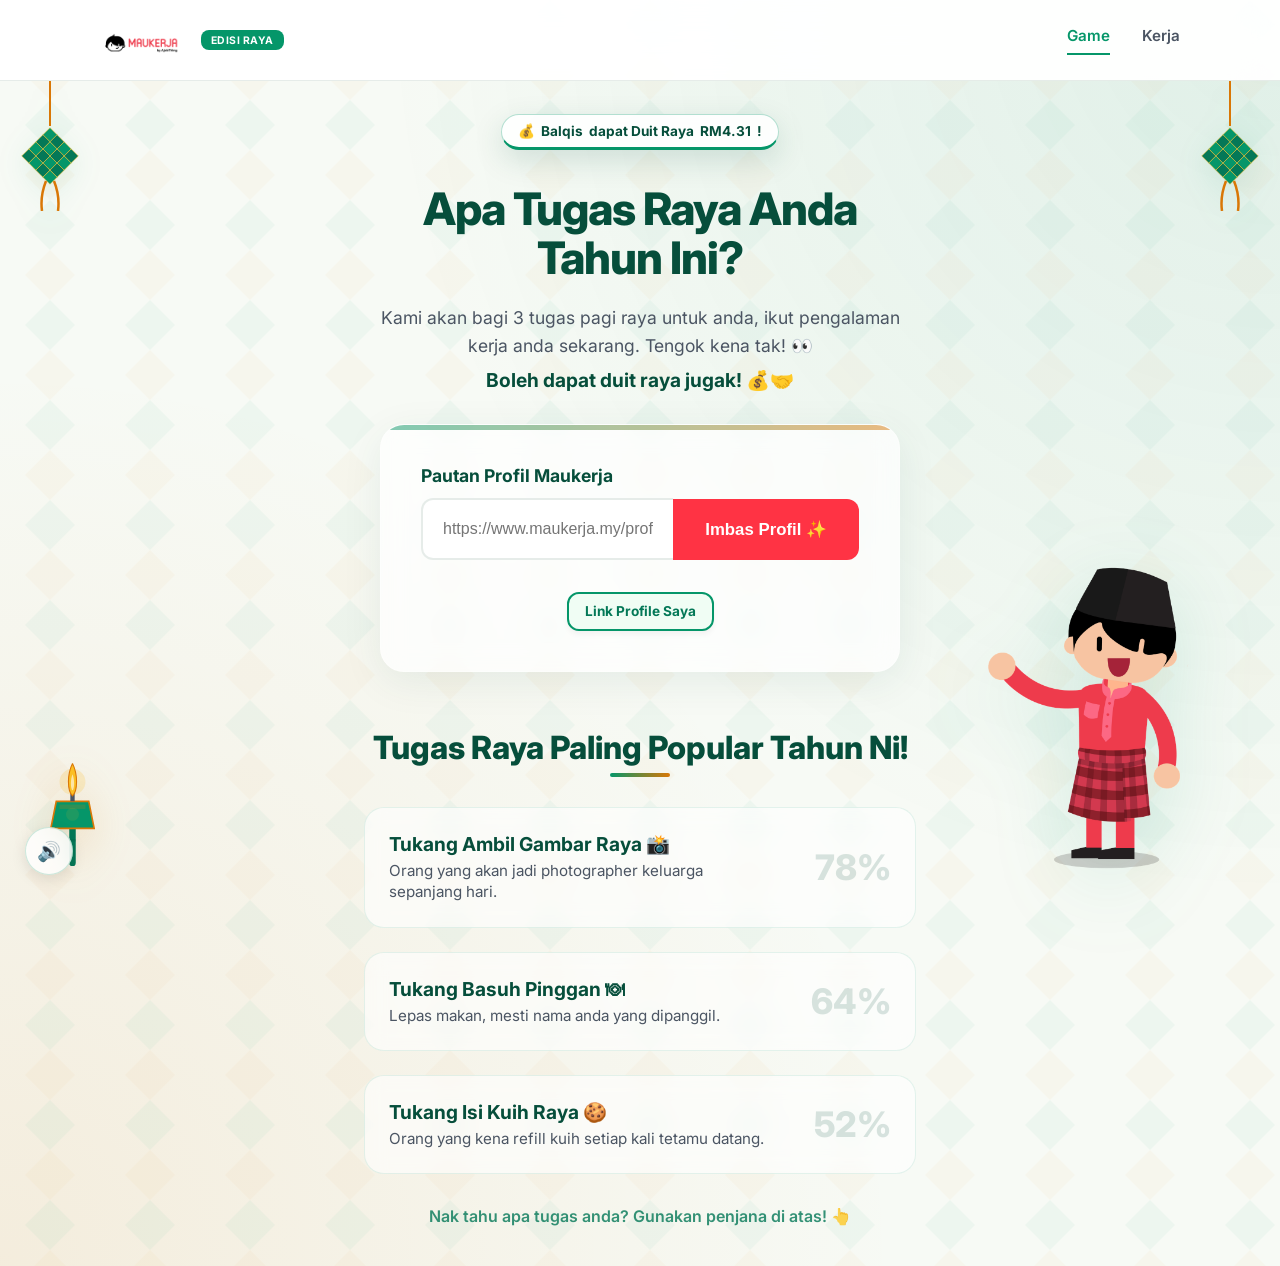
==== index.html @ 038dbb22 "Add files via upload" ====
<!DOCTYPE html>
<html lang="ms">
<head>
    <meta charset="UTF-8">
    <meta name="viewport" content="width=device-width, initial-scale=1.0">
    <title>Maukerja Raya - Game Peranan AI</title>
    <link rel="stylesheet" href="style.css">
    <link href="https://fonts.googleapis.com/css2?family=Inter:wght@400;500;600;700;800&display=swap" rel="stylesheet">
</head>
<body>
    <!-- Header -->
    <header class="header">
        <div class="logo">
            <img src="assets/MK Logo Panjang.png" alt="Maukerja Logo" class="brand-logo">
            <span class="badge">Edisi Raya</span>
        </div>
        <nav class="nav">
            <a href="#" class="nav-link active">Game</a>
            <a href="https://www.maukerja.my" class="nav-link">Kerja</a>
        </nav>

    </header>

    <!-- Festive Ketupat Ornaments (Hanging from Nav) -->
    <div class="Raya-ornaments">
        <!-- Corner Decorations (Detailed Woven SVG Ketupats) -->
        <div class="corner-decor corner-top-left">
            <svg width="80" height="130" viewBox="0 0 60 130" xmlns="http://www.w3.org/2000/svg">
                <path d="M30 0 L30 45" stroke="#d97706" stroke-width="2" fill="none" />
                <g transform="translate(30, 75) rotate(45)">
                    <rect x="-20" y="-20" width="10" height="10" fill="#059669" stroke="#fbbf24" stroke-width="0.5" />
                    <rect x="-10" y="-20" width="10" height="10" fill="#047857" stroke="#fbbf24" stroke-width="0.5" />
                    <rect x="0" y="-20" width="10" height="10" fill="#059669" stroke="#fbbf24" stroke-width="0.5" />
                    <rect x="10" y="-20" width="10" height="10" fill="#047857" stroke="#fbbf24" stroke-width="0.5" />
                    <rect x="-20" y="-10" width="10" height="10" fill="#047857" stroke="#fbbf24" stroke-width="0.5" />
                    <rect x="-10" y="-10" width="10" height="10" fill="#059669" stroke="#fbbf24" stroke-width="0.5" />
                    <rect x="0" y="-10" width="10" height="10" fill="#047857" stroke="#fbbf24" stroke-width="0.5" />
                    <rect x="10" y="-10" width="10" height="10" fill="#059669" stroke="#fbbf24" stroke-width="0.5" />
                    <rect x="-20" y="0" width="10" height="10" fill="#059669" stroke="#fbbf24" stroke-width="0.5" />
                    <rect x="-10" y="0" width="10" height="10" fill="#047857" stroke="#fbbf24" stroke-width="0.5" />
                    <rect x="0" y="0" width="10" height="10" fill="#059669" stroke="#fbbf24" stroke-width="0.5" />
                    <rect x="10" y="0" width="10" height="10" fill="#047857" stroke="#fbbf24" stroke-width="0.5" />
                    <rect x="-20" y="10" width="10" height="10" fill="#047857" stroke="#fbbf24" stroke-width="0.5" />
                    <rect x="-10" y="10" width="10" height="10" fill="#059669" stroke="#fbbf24" stroke-width="0.5" />
                    <rect x="0" y="10" width="10" height="10" fill="#047857" stroke="#fbbf24" stroke-width="0.5" />
                    <rect x="10" y="10" width="10" height="10" fill="#059669" stroke="#fbbf24" stroke-width="0.5" />
                </g>
                <path d="M26 100 Q20 115 22 130" stroke="#d97706" stroke-width="2.5" fill="none" />
                <path d="M34 100 Q40 115 38 130" stroke="#d97706" stroke-width="2.5" fill="none" />
            </svg>
        </div>
        <div class="corner-decor corner-top-right">
            <svg width="80" height="130" viewBox="0 0 60 130" xmlns="http://www.w3.org/2000/svg">
                <path d="M30 0 L30 45" stroke="#d97706" stroke-width="2" fill="none" />
                <g transform="translate(30, 75) rotate(45)">
                    <rect x="-20" y="-20" width="10" height="10" fill="#059669" stroke="#fbbf24" stroke-width="0.5" />
                    <rect x="-10" y="-20" width="10" height="10" fill="#047857" stroke="#fbbf24" stroke-width="0.5" />
                    <rect x="0" y="-20" width="10" height="10" fill="#059669" stroke="#fbbf24" stroke-width="0.5" />
                    <rect x="10" y="-20" width="10" height="10" fill="#047857" stroke="#fbbf24" stroke-width="0.5" />
                    <rect x="-20" y="-10" width="10" height="10" fill="#047857" stroke="#fbbf24" stroke-width="0.5" />
                    <rect x="-10" y="-10" width="10" height="10" fill="#059669" stroke="#fbbf24" stroke-width="0.5" />
                    <rect x="0" y="-10" width="10" height="10" fill="#047857" stroke="#fbbf24" stroke-width="0.5" />
                    <rect x="10" y="-10" width="10" height="10" fill="#059669" stroke="#fbbf24" stroke-width="0.5" />
                    <rect x="-20" y="0" width="10" height="10" fill="#059669" stroke="#fbbf24" stroke-width="0.5" />
                    <rect x="-10" y="0" width="10" height="10" fill="#047857" stroke="#fbbf24" stroke-width="0.5" />
                    <rect x="0" y="0" width="10" height="10" fill="#059669" stroke="#fbbf24" stroke-width="0.5" />
                    <rect x="10" y="0" width="10" height="10" fill="#047857" stroke="#fbbf24" stroke-width="0.5" />
                    <rect x="-20" y="10" width="10" height="10" fill="#047857" stroke="#fbbf24" stroke-width="0.5" />
                    <rect x="-10" y="10" width="10" height="10" fill="#059669" stroke="#fbbf24" stroke-width="0.5" />
                    <rect x="0" y="10" width="10" height="10" fill="#047857" stroke="#fbbf24" stroke-width="0.5" />
                    <rect x="10" y="10" width="10" height="10" fill="#059669" stroke="#fbbf24" stroke-width="0.5" />
                </g>
                <path d="M26 100 Q20 115 22 130" stroke="#d97706" stroke-width="2.5" fill="none" />
                <path d="M34 100 Q40 115 38 130" stroke="#d97706" stroke-width="2.5" fill="none" />
            </svg>
        </div>
    </div>

    <!-- Main Content -->
    <main class="main-container">
        
        <!-- Landing State (Initial View) -->
        <div id="landing-state">
            <!-- Welcome Section -->
            <section class="hero-wrapper">
            <div class="hero-sparkle-wrapper">
                <div class="hero-section text-center">
                    <h1 class="hero-title">Apa Tugas Raya Anda Tahun Ini?</h1>
            <p class="hero-subtitle">Kami akan bagi 3 tugas pagi raya untuk anda, ikut pengalaman kerja anda sekarang. <span style="white-space: nowrap;">Tengok kena tak! 👀</span></p>
            <p class="hero-promo">Boleh dapat duit raya jugak! 💰🤝</p>
                    
                    <!-- Generation Card - Now directly below text -->
                    <div class="card generation-card">
                        <div class="input-row">
                            <div class="input-group">
                                <label for="profile-url" class="input-label">Pautan Profil Maukerja</label>
                                <input type="url" id="profile-url" class="input-field" placeholder="https://www.maukerja.my/profile/nadia123" required>
                            </div>
                            <button type="button" id="scan-btn" class="btn btn-primary">
                                <span class="btn-text">Imbas Profil ✨</span>
                            </button>
                        </div>

                        <div class="secondary-actions">
                            <a href="https://www.maukerja.my/settings" target="_blank" class="btn btn-secondary">
                                Link Profile Saya
                            </a>
                        </div>
                    </div>
                </div>
            </div>

            <!-- Mascot Container - Now for side positioning -->
            <div class="mascot-side-container">
                <img src="assets/Naim Bye.png" alt="Naim Mascot Waving" class="hero-mascot">
            </div>
        </section>
        
        <!-- Popular Tasks Section -->
        <div class="popular-tasks-section">
            <h2 class="section-title">Tugas Raya Paling Popular Tahun Ni!</h2>
            <div class="popular-tasks-grid">
                <!-- Task 1: Photographer -->
                <div class="popular-task-card">
                    <div class="task-content">
                        <h3 class="task-name">Tukang Ambil Gambar Raya 📸</h3>
                        <p class="task-desc">Orang yang akan jadi photographer keluarga sepanjang hari.</p>
                    </div>
                    <div class="task-percentage">78%</div>
                </div>

                <!-- Task 2: Dishwasher -->
                <div class="popular-task-card">
                    <div class="task-content">
                        <h3 class="task-name">Tukang Basuh Pinggan 🍽</h3>
                        <p class="task-desc">Lepas makan, mesti nama anda yang dipanggil.</p>
                    </div>
                    <div class="task-percentage">64%</div>
                </div>

                <!-- Task 3: Kuih Refiller -->
                <div class="popular-task-card">
                    <div class="task-content">
                        <h3 class="task-name">Tukang Isi Kuih Raya 🍪</h3>
                        <p class="task-desc">Orang yang kena refill kuih setiap kali tetamu datang.</p>
                    </div>
                    <div class="task-percentage">52%</div>
                </div>
            </div>
            
            <p class="popular-tasks-footer">Nak tahu apa tugas anda? Gunakan penjana di atas! 👆</p>
        </div>
        </div>

        <!-- Loading State -->
        <section id="loading-state" class="state-container hidden">
            <div class="loader">
                <img src="assets/MK Logo Bulat.png" alt="Loading..." class="spinner-logo">
            </div>
            <h3 class="loading-text">AI kami sedang mengimbas profil anda... <br> <span class="loading-subtext">Mencari tanggungjawab Raya yang paling sesuai untuk anda</span></h3>
        </section>

        </section>
    </main>



    <!-- Pelita Decoration (Bottom Left) -->
    <div class="pelita-side-decor">
        <svg viewBox="0 0 60 100" class="pelita-svg" xmlns="http://www.w3.org/2000/svg">
            <!-- Bamboo Stand -->
            <rect x="27" y="40" width="6" height="60" rx="3" fill="#047857" />
            <rect x="27" y="55" width="6" height="2" fill="#065f46" opacity="0.3" />
            <rect x="27" y="75" width="6" height="2" fill="#065f46" opacity="0.3" />
            
            <!-- Pelita Body -->
            <path d="M15 40 L45 40 L50 65 L10 65 Z" fill="#059669" stroke="#d97706" stroke-width="1.5" />
            <rect x="18" y="43" width="24" height="4" fill="#d97706" opacity="0.2" />
            <circle cx="30" cy="52" r="6" fill="#fbbf24" opacity="0.1" />
            
            <!-- Wick & Flame Holder -->
            <rect x="28" y="32" width="4" height="8" fill="#4b5563" />
            
            <!-- Flame & Glow -->
            <g class="pelita-flame">
                <!-- Large Glow -->
                <circle cx="30" cy="22" r="12" fill="#fbbf24" opacity="0.2" />
                <!-- Flame Core -->
                <path d="M30 5 C35 15 35 30 30 35 C25 30 25 15 30 5" fill="#fbbf24" stroke="#d97706" stroke-width="1" />
                <path d="M30 15 C32 20 32 28 30 30 C28 28 28 20 30 15" fill="#ffffff" opacity="0.6" />
            </g>
        </svg>
    </div>

    <!-- Background Music -->
    <audio id="bg-music" loop>
        <source src="Raya Bgs.mp3" type="audio/mpeg">
    </audio>

    <!-- Mute Toggle Button -->
    <button id="mute-toggle" class="mute-btn" aria-label="Toggle Mute">
        <span class="mute-icon">🔊</span>
    </button>

    <script src="script.js"></script>
</body>
</html>
---- style.css ----
:root {
    --bg-light: #f7faf5; /* Light pale cream-green */
    --bg-card: #ffffff;
    --border-color: rgba(11, 74, 43, 0.1);
    --text-primary: #064e3b; /* Deep green */
    --text-secondary: #4b5563; /* Slate grey */
    --primary-red: #ff3344;
    --primary-red-hover: #e62030;
    --raya-green: #059669;
    --raya-green-dark: #047857;
    --raya-gold: #d97706;
}

* {
    box-sizing: border-box;
    margin: 0;
    padding: 0;
}

html, body {
    height: auto !important;
    min-height: 0 !important;
    margin: 0;
    padding: 0;
    background-color: var(--bg-light);
}

body {
    font-family: 'Inter', sans-serif;
    color: var(--text-primary);
    overflow-x: hidden;
    position: relative;
    background-image: radial-gradient(circle at top right, rgba(5, 150, 105, 0.1) 0%, transparent 50%),
                      radial-gradient(circle at bottom left, rgba(217, 119, 6, 0.1) 0%, transparent 50%);
}

/* Islamic Pattern Overlay - Light (Fixed Visibility) */
body::before {
    content: '';
    position: absolute;
    top: 0; left: 0; width: 100%; height: 100%;
    background-image: url("data:image/svg+xml,%3Csvg width='100' height='100' viewBox='0 0 100 100' xmlns='http://www.w3.org/2000/svg'%3E%3Cpath d='M50 0l25 25-25 25L25 25z' fill='%23059669' fill-opacity='0.04'/%3E%3Cpath d='M50 50l25 25-25 25-25-25z' fill='%23d97706' fill-opacity='0.03'/%3E%3C/svg%3E");
    background-size: 100px 100px;
    pointer-events: none;
    z-index: 0;
}

/* Background Ornaments */
.Raya-ornaments {
    position: fixed;
    top: 81px; /* EXACTLY HANG FROM DESKTOP NAVBAR BOTTOM */
    left: 0; 
    width: 100%;
    pointer-events: none;
    z-index: 2005; 
}

.star {
    position: absolute;
    font-size: 1.5rem;
    opacity: 0.6; /* Increased opacity */
    filter: drop-shadow(0 0 5px rgba(251, 191, 36, 0.2));
    animation: floatFade 8s ease-in-out infinite alternate;
    pointer-events: none;
    z-index: 1;
}

.star-1 { top: 15%; left: 5%; animation-delay: 0s; font-size: 2rem; }
.star-2 { top: 12%; right: 5%; animation-delay: 1.5s; font-size: 2.2rem; }
.star-3 { bottom: 20%; left: 8%; animation-delay: 3s; color: var(--raya-gold); }
.star-4 { bottom: 25%; right: 6%; animation-delay: 0.8s; font-size: 1.5rem; }
.star-6 { top: 35%; right: 3%; opacity: 0.2; font-size: 2rem; animation-delay: 4s; }
.star-7 { bottom: 10%; left: 50%; transform: translateX(-50%); opacity: 0.15; font-size: 3rem; }

@keyframes floatFade {
    0% { transform: translateY(0px) rotate(0deg); opacity: 0.2; }
    50% { opacity: 0.5; }
    100% { transform: translateY(-20px) rotate(15deg); opacity: 0.3; }
}

@keyframes float {
    0% { transform: translateY(0px) rotate(0deg); }
    100% { transform: translateY(-30px) rotate(10deg); }
}

@keyframes breathe {
    0%, 100% { transform: scale(1); }
    50% { transform: scale(1.15); }
}

/* Header - Optimized Horizontal Layout */
.header {
    display: flex;
    flex-direction: row;
    justify-content: space-between;
    align-items: center;
    padding: 1rem 100px; /* INCREASED PADDING TO CENTER CONTENT & CLEAR ORNAMENTS */
    background: rgba(255, 255, 255, 0.95);
    backdrop-filter: blur(20px);
    border-bottom: 1px solid var(--border-color);
    position: sticky;
    top: 0;
    z-index: 100;
    overflow: visible !important;
}

.logo {
    display: flex;
    flex-direction: row;
    align-items: center;
    gap: 1rem;
}

.brand-logo {
    height: 48px;
    width: auto;
}

.badge {
    background: var(--raya-green);
    color: white;
    font-size: 0.65rem;
    font-weight: 700;
    padding: 0.2rem 0.6rem;
    border-radius: 8px;
    text-transform: uppercase;
    letter-spacing: 0.5px;
}

.nav {
    display: flex;
    gap: 2rem;
}

.nav-link {
    color: var(--text-secondary);
    text-decoration: none;
    font-weight: 600;
    font-size: 0.95rem;
    transition: all 0.3s;
}

.nav-link:hover, .nav-link.active {
    color: var(--raya-green);
}

.nav-link.active {
    border-bottom: 2.5px solid var(--raya-green);
    padding-bottom: 0.5rem;
}

/* Main Content Wrapper - Single Column */
.main-container {
    max-width: 600px;
    margin: 12rem auto 0 auto; /* CLEAR HANGING ORNAMENTS */
    padding: 0 1.5rem 2.5rem 1.5rem;
    position: relative;
    z-index: 10;
}

.text-center { text-align: center; }

.hero-section {
    margin-bottom: 3.5rem;
}

.hero-title {
    font-size: 2.8rem;
    font-weight: 800;
    margin-bottom: 1.25rem;
    letter-spacing: -1px;
    line-height: 1.1;
    color: var(--text-primary);
    position: relative;
    display: inline-block;
    z-index: 2;
    animation: breathe 4s ease-in-out infinite;
}

/* Sparkle Field Wrapper */
.hero-sparkle-wrapper {
    position: relative;
    padding: 1rem;
    z-index: 1;
}

.hero-sparkle-wrapper::before, .hero-sparkle-wrapper::after {
    content: '';
    position: absolute;
    top: -20px; left: -20px; right: -20px; bottom: -20px;
    background-image: 
        radial-gradient(circle, #fbbf24 1px, transparent 1px),
        radial-gradient(circle, #059669 1px, transparent 1px);
    background-size: 40px 40px, 60px 60px;
    background-position: 0 0, 20px 20px;
    opacity: 0;
    pointer-events: none;
    animation: sparklePulse 6s ease-in-out infinite;
    z-index: -1;
}

.hero-sparkle-wrapper::after {
    background-size: 50px 50px, 70px 70px;
    background-position: 15px 15px, 35px 35px;
    animation-delay: 3s;
}

@keyframes sparklePulse {
    0%, 100% { opacity: 0; transform: scale(0.95); }
    50% { opacity: 0.15; transform: scale(1.05); }
}

.hero-title::before, .hero-title::after {
    content: '✨';
    position: absolute;
    font-size: 1.2rem;
    opacity: 0;
    animation: sparkleEffect 4s infinite;
}

.hero-title::before {
    top: -15px;
    left: -20px;
    animation-delay: 0.5s;
}

.hero-title::after {
    bottom: -10px;
    right: -25px;
    animation-delay: 2s;
}

@keyframes sparkleEffect {
    0%, 100% { opacity: 0; transform: scale(0.5); }
    50% { opacity: 0.8; transform: scale(1.2); }
}

.hero-subtitle {
    font-size: 1.1rem;
    color: var(--text-secondary);
    line-height: 1.6;
    margin-bottom: 0.5rem;
}

.hero-promo {
    font-size: 1.2rem;
    font-weight: 700;
    color: var(--text-primary);
    margin-bottom: 2rem;
}

/* Mascot - Fixed Bottom Right Anchor */
.mascot-side-container {
    position: fixed;
    bottom: 20px;
    right: 30px;
    pointer-events: none;
    z-index: 100; /* Visible but supporting */
}

.hero-mascot {
    height: 320px; /* Refined size for bottom anchor */
    width: auto;
    filter: drop-shadow(0 20px 40px rgba(5, 150, 105, 0.15));
    animation: floatBottom 5s ease-in-out infinite alternate;
}

@keyframes floatBottom {
    0% { transform: translateY(0px) rotate(-3deg); }
    100% { transform: translateY(-15px) rotate(3deg); }
}

/* Mobile Mascot - Responsive Adjustment */
@media (max-width: 768px) {
    .mascot-side-container {
        bottom: 5px; /* Tighter to corner */
        right: 5px;
        z-index: 2; /* Stay under main elements but visible */
    }

    .hero-mascot {
        height: 85px; /* Significantly smaller */
        width: auto;
        opacity: 0.9;
        animation: floatMobilePeeking 5s ease-in-out infinite alternate;
        /* Peeking effect: slightly rotated and pushed toward corner */
        transform-origin: bottom right;
        filter: drop-shadow(0 10px 20px rgba(5, 150, 105, 0.1));
    }

    @keyframes floatMobilePeeking {
        0% { transform: rotate(15deg) translate(15px, 15px); }
        100% { transform: rotate(10deg) translate(8px, 8px); }
    }
}


/* Pelita - Fixed Bottom Left Anchor */
.pelita-side-decor {
    position: fixed;
    bottom: 30px;
    left: 40px;
    pointer-events: none;
    z-index: 100;
}

.pelita-svg {
    width: 65px;
    height: auto;
    filter: drop-shadow(0 10px 20px rgba(217, 119, 6, 0.2));
}

.pelita-flame {
    animation: flicker 0.15s infinite alternate;
    transform-origin: center bottom;
}

@keyframes flicker {
    0% { transform: scale(1) rotate(-1deg); opacity: 0.8; }
    100% { transform: scale(1.1) rotate(1deg); opacity: 1; }
}

/* Header - Reduced padding to save space */
.main-container {
    max-width: 600px;
    margin: 5.5rem auto 0 auto; 
    padding: 0 1.5rem 2.5rem 1.5rem;
    position: relative;
    z-index: 10;
}

.generation-card {
    background: rgba(255, 255, 255, 0.7);
    backdrop-filter: blur(12px);
    -webkit-backdrop-filter: blur(12px);
    border: 1px solid rgba(255, 255, 255, 0.3);
    border-radius: 24px;
    padding: 2.5rem;
    box-shadow: 0 10px 40px rgba(6, 78, 59, 0.08);
    margin-top: 1rem;
    position: relative;
    overflow: hidden;
}

.generation-card::before {
    content: '';
    position: absolute;
    top: 0; left: 0; width: 100%; height: 5px;
    background: linear-gradient(90deg, var(--raya-green), var(--raya-gold));
    opacity: 0.5;
}

.input-group {
    flex: 1;
    text-align: left;
}

.input-label {
    display: block;
    font-weight: 700;
    margin-bottom: 0.75rem;
    color: var(--text-primary);
    font-size: 1.1rem;
}

.input-field {
    width: 100%;
    padding: 1.25rem;
    background: #ffffff;
    border: 2px solid rgba(11, 74, 43, 0.1);
    border-radius: 12px 0 0 12px;
    color: var(--text-primary);
    font-size: 1rem;
    transition: all 0.3s;
    border-right: none;
}

.input-field:focus {
    outline: none;
    border-color: var(--raya-green);
    box-shadow: 0 0 0 4px rgba(5, 150, 105, 0.1);
}

.input-row {
    display: flex;
    gap: 0;
    align-items: flex-end;
    margin-bottom: 2rem;
}

#scan-btn {
    width: auto;
    border-radius: 0 12px 12px 0;
    padding: 1.25rem 2rem;
    height: 61px; /* Match input height including padding and border */
    white-space: nowrap;
}

.secondary-actions {
    display: flex;
    gap: 0.75rem;
    justify-content: center;
}

.btn {
    width: 100%;
    padding: 1.1rem;
    border-radius: 12px;
    font-weight: 700;
    font-size: 1.05rem;
    cursor: pointer;
    transition: all 0.3s;
    border: none;
    display: flex;
    align-items: center;
    justify-content: center;
    text-decoration: none;
}

.btn-primary {
    background: var(--primary-red);
    color: white;
}

.btn-primary:hover {
    background: var(--primary-red-hover);
    transform: translateY(-2px);
    box-shadow: 0 8px 20px rgba(255, 51, 68, 0.3);
}

.btn-secondary {
    background: #f0fdf4;
    color: var(--raya-green-dark);
    border: 2px solid var(--raya-green);
    box-shadow: 0 4px 6px -1px rgba(0, 0, 0, 0.05);
    padding: 0.6rem 1rem;
    font-size: 0.85rem;
    width: auto;
}

.btn-secondary:hover {
    background: #dcfce7;
    border-color: var(--raya-green-dark);
    color: var(--raya-green-dark);
    transform: translateY(-2px);
    box-shadow: 0 10px 15px -3px rgba(0, 0, 0, 0.1);
}

/* Loading State */
.state-container {
    margin-top: 4rem;
    text-align: center;
    animation: fadeIn 0.5s ease;
}

@keyframes fadeIn {
    from { opacity: 0; transform: translateY(20px); }
    to { opacity: 1; transform: translateY(0); }
}

.spinner-logo {
    width: 120px; /* Slightly larger for better impact */
    height: 120px;
    object-fit: cover; /* Ensures the image fills the circle without stretching */
    border-radius: 50%;
    box-shadow: 0 10px 25px rgba(5, 150, 105, 0.15);
    animation: pulse 1s infinite alternate;
    display: block;
    margin: 0 auto;
}

@keyframes pulse {
    from { transform: scale(0.95); opacity: 0.8; }
    to { transform: scale(1.05); opacity: 1; }
}

.loading-text { font-size: 1.8rem; font-weight: 800; margin-top: 2rem; color: var(--text-primary); }
.loading-subtext { font-size: 1rem; color: var(--text-secondary); font-weight: 400; }

/* Results & Page Containers */
.state-container {
    margin-top: 2rem;
    text-align: center;
    animation: fadeIn 0.5s ease;
}

/* Results Content */
.results-header h2 {
    color: var(--raya-green-dark);
    font-size: 2rem;
    font-weight: 800;
    margin-bottom: 0.5rem;
}

.results-header p {
    color: var(--text-secondary);
    font-size: 1rem;
    margin-bottom: 2rem;
}

.roles-grid {
    display: flex;
    flex-direction: column;
    gap: 1.25rem;
}

/* Festive Role Cards */
.role-card-festive {
    background: #ffffff;
    border: 1px solid rgba(5, 150, 105, 0.1);
    border-radius: 20px;
    padding: 1.5rem;
    text-align: left;
    display: flex;
    align-items: center;
    gap: 1rem;
    box-shadow: 0 4px 15px rgba(0, 0, 0, 0.05);
    opacity: 0;
    transform: translateY(20px);
    animation: slideInReveal 0.6s cubic-bezier(0.34, 1.56, 0.64, 1) forwards;
    position: relative;
    overflow: hidden;
}

.role-card-festive::after {
    content: '';
    position: absolute;
    left: 0;
    top: 0;
    height: 100%;
    width: 6px;
    background: linear-gradient(to bottom, var(--raya-green), var(--raya-gold));
}

@keyframes slideInReveal {
    from {
        opacity: 0;
        transform: translateY(20px);
    }
    to {
        opacity: 1;
        transform: translateY(0);
    }
}

.role-rank {
    font-size: 2.2rem;
    flex-shrink: 0;
}

.role-body {
    flex-grow: 1;
}

.role-title-new {
    font-size: 1.2rem;
    font-weight: 800;
    color: var(--text-primary);
    margin-bottom: 0.25rem;
}

.role-desc-new {
    font-size: 0.95rem;
    color: var(--text-secondary);
    line-height: 1.4;
}

.role-card-festive:hover {
    transform: scale(1.02);
    box-shadow: 0 8px 25px rgba(5, 150, 105, 0.12);
    border-color: var(--raya-green);
}

/* Corner Decorations */
.corner-decor {
    position: absolute;
    width: 80px;
    height: 130px;
    pointer-events: none;
    z-index: 2006; 
    top: 0;
    filter: drop-shadow(0 8px 15px rgba(5, 150, 105, 0.1));
    display: block !important;
    visibility: visible !important;
    opacity: 1 !important;
}


.corner-top-left {
    top: 0; 
    left: 10px; /* PUSHED TO EDGE ON DESKTOP */
}

.corner-top-right {
    top: 0; 
    right: 10px; /* PUSHED TO EDGE ON DESKTOP */
}

.hidden { display: none !important; }

/* Mobile Optimization (Lighter & Balanced) */
@media (max-width: 768px) {
    /* Hide heavy decorative elements */
    /* Restore original Ketupat SVGs (sized down for mobile) */
    .corner-decor svg {
        display: block !important;
        width: 50px !important;
        height: auto !important;
        opacity: 0.9;
    }

    .corner-decor::before,
    .mobile-ornament {
        display: none !important;
    }

    /* Hero Section Spacing & Hierarchy */
    .hero-section {
        padding-top: 20px;
        padding-bottom: 20px;
        text-align: center;
        z-index: 50; /* Higher to stay above decorations */
        position: relative;
    }

    .hero-title {
        font-size: 1.6rem;
        margin-top: 38px; /* ~1cm gap below popup */
        margin-bottom: 38px; /* ~1cm gap above subtitle */
        padding: 0 10px;
        line-height: 1.25;
        z-index: 50;
        max-width: 280px; /* Force into two lines */
        margin-left: auto;
        margin-right: auto;
    }

    .hero-subtitle {
        text-align: center;
        padding: 0 15px;
        font-size: 0.95rem;
        margin-bottom: 8px; /* TIGHT GAP - as requested */
        z-index: 50;
        max-width: 320px;
        margin-left: auto;
        margin-right: auto;
    }

    .hero-promo {
        text-align: center;
        font-size: 1rem;
        z-index: 50;
        margin-top: 0;
    }

    /* Header adjustments - Improved Spacing */
    .header {
        padding: 0.8rem 1rem !important; /* MAINTAIN COMPACT MOBILE HEADER */
        gap: 0.5rem;
    }

    .logo {
        gap: 0.5rem;
    }

    .brand-logo {
        height: 32px;
    }

    .badge {
        font-size: 0.55rem;
        padding: 0.15rem 0.4rem;
    }

    .nav {
        gap: 0.75rem;
    }

    .nav-link {
        font-size: 0.85rem;
    }

    .main-container {
        margin-top: 90px; /* REDUCED GAP FOR TIGHTER MOBILE LAYOUT */
        padding-bottom: 3rem; 
    }

    .Raya-ornaments {
        top: 59px !important; /* EXACTLY HANG FROM MOBILE NAVBAR BOTTOM */
    }

    /* Notification (Winner Popup) - Positioned at the top of content */
    .raya-notification {
        position: absolute !important;
        top: -15px !important; /* Positioned above the title */
        left: 50% !important;
        transform: translateX(-50%) translateY(-100%) !important;
        margin: 0 !important;
        padding: 6px 14px !important;
        font-size: 13px !important;
        border-radius: 20px !important;
        opacity: 0 !important;
        visibility: visible !important;
        z-index: 2000 !important;
        width: fit-content !important;
        box-shadow: 0 4px 15px rgba(6, 78, 59, 0.15) !important;
        background: #ffffff;
        border: 1px solid rgba(5, 150, 105, 0.2);
    }
    
    .raya-notification.show {
        transform: translateX(-50%) translateY(20px) !important; /* Move down to be visible below header */
        opacity: 1 !important;
    }

    /* Form Card Refinement - Tight & Balanced */
    .generation-card {
        padding: 24px 20px; /* Consistent side padding */
        border-radius: 20px;
        margin-top: 1rem;
    }

    .input-group {
        width: 100%;
    }

    .input-label {
        display: block;
        padding-left: 0;
        margin-left: 0;
        margin-bottom: 8px;
        text-align: left; /* Align P with the left edge */
        width: 100%;
    }

    .input-row {
        flex-direction: column;
        align-items: stretch;
        gap: 12px; /* Tight vertical flow */
    }

    .input-field {
        border-radius: 12px;
        border-right: 2px solid rgba(11, 74, 43, 0.1);
        text-align: left; /* Reset to left for better P alignment */
        padding: 0 1rem;
        height: 48px;
        width: 100%;
    }
    
    #scan-btn {
        border-radius: 12px;
        width: 100%;
        height: 52px; /* PRIMARY - Bolder & Taller */
        padding: 0.5rem 1rem;
        font-size: 16px;
        font-weight: 600;
        margin-top: 4px;
    }
    
    .secondary-actions {
        flex-direction: column;
        align-items: center;
        gap: 0;
        margin-top: 8px; /* Tighter gap between buttons (approx 10-12px with adjacent margins) */
    }

    .btn-secondary {
        height: 44px; /* SECONDARY - Scaled down */
        padding: 10px 24px;
        font-size: 14px;
        width: fit-content;
        margin-top: 4px;
    }


    /* Mascot - Decorative Peeking (Minimal) */
    .mascot-side-container {
        position: fixed;
        bottom: 12px;
        right: 10px;
        width: 60px; /* Shrunk further to 60px */
        opacity: 0.8;
        pointer-events: none;
        z-index: 50;
    }

    .hero-mascot {
        width: 100%;
        height: auto;
        opacity: 1;
        animation: floatMobilePeeking 5s ease-in-out infinite alternate;
        transform-origin: bottom right;
    }

    /* Pelita - Hide on mobile */
    .pelita-side-decor {
        display: none !important;
    }
}




/* Popular Tasks Section Styles */
.popular-tasks-section {
    margin-top: -1rem;
    text-align: center;
    animation: fadeIn 0.8s ease-out;
}

.section-title {
    font-size: 2rem;
    font-weight: 800;
    color: var(--text-primary);
    margin-bottom: 2.5rem;
    position: relative;
    display: inline-block;
}

.section-title::after {
    content: '';
    position: absolute;
    bottom: -10px;
    left: 50%;
    transform: translateX(-50%);
    width: 60px;
    height: 4px;
    background: linear-gradient(90deg, var(--raya-green), var(--raya-gold));
    border-radius: 2px;
}

.popular-tasks-grid {
    display: flex;
    flex-direction: column;
    gap: 1.5rem;
    margin-bottom: 2rem;
}

.popular-task-card {
    background: rgba(255, 255, 255, 0.6);
    backdrop-filter: blur(10px);
    -webkit-backdrop-filter: blur(10px);
    border: 1px solid rgba(5, 150, 105, 0.1);
    border-radius: 20px;
    padding: 1.5rem;
    display: flex;
    align-items: center;
    gap: 1.25rem;
    text-align: left;
    transition: all 0.3s cubic-bezier(0.175, 0.885, 0.32, 1.275);
    cursor: default;
    justify-content: space-between; /* Align content to sides */
}

.popular-task-card:hover {
    transform: translateY(-5px) scale(1.02);
    background: rgba(255, 255, 255, 0.8);
    border-color: var(--raya-green);
    box-shadow: 0 15px 30px rgba(5, 150, 105, 0.1);
}

.task-medal {
    font-size: 2.5rem;
    flex-shrink: 0;
}

.task-content {
    flex-grow: 1; /* Allow content to fill available space */
}

.task-name {
    font-size: 1.2rem;
    font-weight: 700;
    color: var(--text-primary);
    margin-bottom: 0.25rem;
}

.task-desc {
    font-size: 0.95rem;
    color: var(--text-secondary);
    line-height: 1.4;
}

.task-percentage {
    font-size: 2.2rem;
    font-weight: 800;
    color: var(--text-primary);
    opacity: 0.15; /* Lighter color as requested */
    margin-left: 1rem;
    white-space: nowrap;
}

.popular-tasks-footer {
    font-size: 1rem;
    font-weight: 600;
    color: var(--raya-green-dark);
    margin-top: 2rem;
    opacity: 0.8;
}

@media (max-width: 600px) {
    .section-title {
        font-size: 1.6rem;
    }
    
    .popular-task-card {
        padding: 1.25rem;
    }
    
    .task-medal {
        font-size: 2rem;
    }
}

/* Raya Notification Popup */
.raya-notification {
    position: absolute;
    top: -55px; /* Relative to hero-sparkle-wrapper or body */
    left: 50%;
    transform: translate(-50%, -100%); /* Start above viewport */
    background: rgba(255, 255, 255, 0.9);
    backdrop-filter: blur(12px);
    -webkit-backdrop-filter: blur(12px);
    border: 1px solid rgba(5, 150, 105, 0.3);
    border-bottom: 3px solid var(--raya-green); /* Changed to bottom border for centered look */
    padding: 8px 16px; /* Smaller padding */
    border-radius: 20px; /* More rounded/pill shape */
    box-shadow: 0 10px 30px rgba(6, 78, 59, 0.15);
    z-index: 2000;
    font-weight: 700;
    color: var(--text-primary);
    font-size: 0.85rem; /* Smaller font */
    pointer-events: none;
    display: flex;
    align-items: center;
    white-space: nowrap;
    width: max-content;
    max-width: 90vw;
    gap: 6px;
    opacity: 0;
    transition: all 0.6s cubic-bezier(0.23, 1, 0.32, 1);
}

.raya-notification.show {
    transform: translate(-50%, 0);
    opacity: 1;
}

/* Redundant media query removed to prevent mobile overrides */

/* Results Actions */
.results-actions {
    display: flex;
    flex-direction: column;
    gap: 1rem;
    margin-top: 3rem;
}

.screenshot-action-wrapper {
    margin: 2rem 0;
    display: flex;
    justify-content: center;
}

.btn-screenshot {
    background: var(--raya-green);
    color: #ffffff;
    border: none;
    padding: 0.8rem 1.5rem;
    font-size: 0.95rem;
    font-weight: 700;
    width: auto;
    border-radius: 50px;
    box-shadow: 0 8px 20px rgba(5, 150, 105, 0.3);
    transition: all 0.3s cubic-bezier(0.175, 0.885, 0.32, 1.275);
}

.btn-screenshot:hover {
    background: var(--raya-green-dark);
    transform: scale(1.05) translateY(-3px);
    box-shadow: 0 12px 25px rgba(5, 150, 105, 0.4);
}

/* Screenshot Export Template (Instagram Story Size: 1080x1920) */
.screenshot-export-container {
    display: none; /* Safely hidden from view and layout */
    visibility: hidden;
    pointer-events: none;
    position: absolute;
    left: -9999px;
    top: 0;
    width: 1080px;
    height: 1920px;
    flex-direction: column;
    background: linear-gradient(135deg, #eef7ed 0%, #d1ead4 100%);
    padding: 100px 80px;
    box-sizing: border-box;
    font-family: 'Inter', sans-serif;
    color: var(--text-primary);
    overflow: hidden;
    z-index: -100;
}

.screenshot-export-container::before {
    content: '';
    position: absolute;
    top: 0; left: 0; width: 100%; height: 100%;
    background-image: radial-gradient(circle at 20% 20%, rgba(5, 150, 105, 0.05) 0%, transparent 40%),
                      radial-gradient(circle at 80% 80%, rgba(217, 119, 6, 0.05) 0%, transparent 40%);
    z-index: 1;
}

/* Decorative Ornaments for Export */
.export-decor {
    position: absolute;
    pointer-events: none;
    z-index: 2;
}

.export-ketupat-float {
    bottom: 80px;
    left: 40px;
    font-size: 120px;
    opacity: 0.8;
    transform: rotate(-15deg);
    filter: drop-shadow(0 10px 20px rgba(5, 150, 105, 0.2));
}

.export-sparkles {
    position: absolute;
    top: 0; left: 0; width: 100%; height: 100%;
    background-image: 
        radial-gradient(circle, #fbbf24 2px, transparent 2px),
        radial-gradient(circle, #059669 2px, transparent 2px);
    background-size: 120px 120px;
    background-position: 0 0, 60px 60px;
    opacity: 0.1;
    z-index: 1;
}

.export-header {
    position: relative;
    z-index: 10;
    text-align: center;
    margin-bottom: 60px;
    display: flex;
    flex-direction: column;
    align-items: center;
}

.export-logo {
    height: 120px;
    margin-bottom: 40px;
    filter: drop-shadow(0 6px 15px rgba(0,0,0,0.1));
}

.export-title {
    font-size: 72px;
    font-weight: 900;
    color: var(--raya-green-dark);
    line-height: 1.2;
    margin-bottom: 30px;
    text-shadow: 0 4px 10px rgba(5, 150, 105, 0.1);
}

/* Header Ketupat Ornaments */
.header-ketupat-left, .header-ketupat-right {
    position: absolute;
    top: -40px;
    width: 200px;
    height: auto;
    opacity: 0.9;
    z-index: 5;
}

.header-ketupat-left { left: 0; }
.header-ketupat-right { right: 0; transform: scaleX(-1); }

.export-roles {
    position: relative;
    z-index: 10;
    display: flex;
    flex-direction: column;
    gap: 30px;
    padding: 0 20px;
}

.export-role-card {
    background: rgba(255, 255, 255, 0.95);
    border-radius: 40px;
    padding: 45px 50px;
    border: 3px solid rgba(5, 150, 105, 0.15);
    box-shadow: 0 20px 40px rgba(6, 78, 59, 0.08);
    display: flex;
    align-items: center;
    gap: 40px;
    position: relative;
}

.export-rank {
    font-size: 100px;
    flex-shrink: 0;
}

.export-role-content {
    flex-grow: 1;
}

.export-role-title {
    font-size: 44px;
    font-weight: 900;
    margin-bottom: 12px;
    color: var(--text-primary);
}

.export-role-desc {
    font-size: 32px;
    line-height: 1.4;
    color: var(--text-secondary);
}

/* Rank specific highlights */
.export-role-card:nth-child(1) { border-left: 15px solid #fbbf24; }
.export-role-card:nth-child(2) { border-left: 15px solid #9ca3af; }
.export-role-card:nth-child(3) { border-left: 15px solid #d97706; }

.export-footer {
    position: absolute;
    bottom: 80px;
    left: 80px;
    right: 80px;
    z-index: 10;
    text-align: center;
    padding-top: 50px;
    border-top: 3px solid rgba(5, 150, 105, 0.1);
}

.export-footer-text {
    font-size: 34px;
    font-weight: 700;
    color: var(--raya-green-dark);
    margin-bottom: 10px;
}

.export-url {
    font-size: 38px;
    font-weight: 900;
    color: var(--text-primary);
}

#next-step-btn, .btn-primary {
    width: 100%;
}

#reset-btn {
    width: 100%;
}

/* Final Page - Ganjaran & WhatsApp CTA */
.final-card {
    padding: 3rem;
    text-align: center;
    background: rgba(255, 255, 255, 0.85);
}

.final-icon {
    font-size: 4rem;
    margin-bottom: 1.5rem;
    animation: bounce 2s infinite;
}

@keyframes bounce {
    0%, 100% { transform: translateY(0); }
    50% { transform: translateY(-10px); }
}

.final-title {
    color: var(--raya-green-dark);
    font-size: 2rem;
    font-weight: 800;
    margin-bottom: 1rem;
    line-height: 1.2;
}

.final-desc {
    color: var(--text-secondary);
    font-size: 1.1rem;
    margin-bottom: 2.5rem;
}

.whatsapp-cta-box {
    background: #ffffff;
    border: 2px solid #25D366; /* WhatsApp Green */
    border-radius: 20px;
    padding: 2rem;
    margin-bottom: 2rem;
    box-shadow: 0 10px 25px rgba(37, 211, 102, 0.15);
}

.cta-instruction {
    font-size: 0.95rem;
    font-weight: 600;
    color: #075E54; /* WhatsApp Dark Green */
    margin-bottom: 1.5rem;
}

.btn-whatsapp {
    background: #25D366;
    color: white;
    font-size: 1.1rem;
    gap: 10px;
}

.btn-whatsapp:hover {
    background: #128C7E;
    transform: scale(1.05);
    box-shadow: 0 15px 30px rgba(37, 211, 102, 0.4);
}

.whatsapp-icon {
    font-size: 1.4rem;
}

.final-footer {
    margin-top: 1rem;
}

.btn-link {
    background: none;
    border: none;
    color: var(--text-secondary);
    font-size: 0.9rem;
    font-weight: 600;
    cursor: pointer;
    text-decoration: underline;
    opacity: 0.7;
    transition: opacity 0.3s;
}

.btn-link:hover {
    opacity: 1;
    color: var(--raya-green-dark);
}

/* Reward Section */
.reward-section-wrapper {
    margin-top: 4rem;
    padding: 3rem 2rem;
    background: rgba(255, 255, 255, 0.6);
    backdrop-filter: blur(10px);
    border-radius: 30px;
    border: 2px dashed var(--raya-green);
    text-align: center;
}

.reward-header {
    margin-bottom: 2.5rem;
}

.reward-title {
    font-size: 1.8rem;
    font-weight: 800;
    color: var(--text-primary);
    margin-bottom: 0.75rem;
}

.reward-desc {
    font-size: 1rem;
    color: var(--text-secondary);
}

.envelopes-grid {
    display: flex;
    justify-content: center;
    gap: 2rem;
    margin-bottom: 1.5rem;
}

.envelope-item {
    cursor: pointer;
    transition: all 0.3s;
    width: 100px;
}

.envelope-card {
    transition: transform 0.3s cubic-bezier(0.175, 0.885, 0.32, 1.275);
    filter: drop-shadow(0 10px 15px rgba(0,0,0,0.1));
    display: flex;
    justify-content: center;
    align-items: center;
}

.envelope-img {
    width: 100%;
    height: auto;
    display: block;
    border-radius: 8px;
}

.envelope-item:hover .envelope-card {
    transform: translateY(-15px) rotate(5deg);
}

.envelope-item.shaking .envelope-card {
    animation: shake 0.5s infinite;
}

.envelope-item.opening .envelope-card {
    animation: openPacket 0.6s forwards;
}

.envelope-item.disabled {
    pointer-events: none;
    opacity: 0.5;
    filter: grayscale(1);
}

.envelope-hint {
    margin-top: 1rem;
    font-size: 0.85rem;
    font-weight: 700;
    color: var(--raya-green-dark);
    text-transform: uppercase;
    letter-spacing: 1px;
}

/* Modal Styling */
.modal-overlay {
    position: fixed;
    top: 0; left: 0; width: 100%; height: 100%;
    background: rgba(6, 78, 59, 0.8);
    backdrop-filter: blur(8px);
    display: flex;
    align-items: center;
    justify-content: center;
    z-index: 2000;
    opacity: 0;
    pointer-events: none;
    transition: opacity 0.4s;
}

.modal-overlay:not(.hidden) {
    opacity: 1;
    pointer-events: auto;
}

.modal-content {
    background: #ffffff;
    width: 90%;
    max-width: 450px;
    padding: 3rem 2rem;
    border-radius: 30px;
    text-align: center;
    position: relative;
    transform: scale(0.8);
    transition: transform 0.4s cubic-bezier(0.34, 1.56, 0.64, 1);
}

.modal-overlay:not(.hidden) .modal-content {
    transform: scale(1);
}

.modal-icon { font-size: 4rem; margin-bottom: 1.5rem; }
.modal-title { font-size: 2.2rem; font-weight: 800; color: var(--text-primary); margin-bottom: 0.5rem; }
.modal-text { font-size: 1.1rem; color: var(--text-secondary); margin-bottom: 1rem; }

.prize-amount {
    font-size: 4.5rem;
    font-weight: 900;
    background: linear-gradient(135deg, var(--raya-green), var(--raya-gold));
    -webkit-background-clip: text;
    background-clip: text;
    -webkit-text-fill-color: transparent;
    margin-bottom: 1.5rem;
}

.modal-subtext { font-size: 0.9rem; color: var(--text-secondary); line-height: 1.5; margin-bottom: 2rem; }

/* Claim Form */
.claim-form { text-align: left; }
.form-group { margin-bottom: 1.5rem; }
.form-group label { display: block; font-weight: 700; margin-bottom: 0.5rem; font-size: 0.95rem; }
.form-group input { 
    width: 100%; padding: 1rem; border: 2px solid #e5e7eb; border-radius: 12px; font-size: 1rem; transition: all 0.3s;
}
.form-group input:focus { outline: none; border-color: var(--raya-green); box-shadow: 0 0 0 4px rgba(5, 150, 105, 0.1); }

/* Success Box */
.success-box {
    background: #f0fdf4;
    border: 1px solid #bbf7d0;
    padding: 1.5rem;
    border-radius: 16px;
    margin-bottom: 2rem;
    color: #166534;
    font-weight: 600;
    line-height: 1.6;
}

/* Animations */
@keyframes shake {
    0%, 100% { transform: rotate(0deg); }
    25% { transform: rotate(-10deg); }
    75% { transform: rotate(10deg); }
}

@keyframes openPacket {
    0% { transform: scale(1); }
    50% { transform: scale(1.2) rotate(10deg); opacity: 1; }
    100% { transform: scale(3); opacity: 0; }
}

@media (max-width: 600px) {
    .envelopes-grid { gap: 1rem; }
    .envelope-card { font-size: 4rem; }
    .prize-amount { font-size: 3.5rem; }
}

/* Duit Raya Unlock Mechanic */
.social-proof-tag {
    display: inline-block;
    background: rgba(251, 191, 36, 0.15);
    color: var(--raya-gold);
    padding: 0.4rem 1rem;
    border-radius: 50px;
    font-size: 0.85rem;
    font-weight: 700;
    margin-bottom: 1rem;
    border: 1px solid rgba(217, 119, 6, 0.2);
}

.prize-reveal-container {
    margin-top: 2rem;
    padding-top: 2rem;
    border-top: 1px dashed rgba(5, 150, 105, 0.2);
    animation: fadeIn 0.5s ease;
}

.prize-amount-box {
    margin-bottom: 1rem;
}

.prize-label {
    display: block;
    font-size: 1.1rem;
    font-weight: 700;
    margin-bottom: 0.5rem;
    color: var(--text-primary);
}

.prize-amount-blurred {
    font-size: 3.5rem;
    font-weight: 900;
    color: var(--raya-green);
    filter: blur(8px);
    opacity: 0.6;
    transition: all 0.8s cubic-bezier(0.34, 1.56, 0.64, 1);
    user-select: none;
}

.prize-amount-revealed {
    filter: blur(0);
    opacity: 1;
    background: linear-gradient(135deg, var(--raya-green), var(--raya-gold));
    -webkit-background-clip: text;
    background-clip: text;
    -webkit-text-fill-color: transparent;
}

.unlock-hint {
    font-size: 0.9rem;
    font-weight: 600;
    color: var(--text-secondary);
    margin-bottom: 1.5rem;
}

.btn-unlock {
    background: var(--raya-green);
    color: white;
    padding: 1.2rem;
    font-size: 1.1rem;
    border-radius: 16px;
    box-shadow: 0 10px 25px rgba(5, 150, 105, 0.3);
    max-width: 350px;
    margin: 0 auto;
}

.btn-unlock:hover {
    background: var(--raya-green-dark);
    transform: translateY(-3px) scale(1.02);
}

.mt-4 { margin-top: 1.5rem; }
.w-full { width: 100%; }

/* Mute Toggle Button */
.mute-btn {
    position: fixed;
    bottom: 25px;
    left: 25px;
    width: 48px;
    height: 48px;
    border-radius: 50%;
    background: rgba(255, 255, 255, 0.8);
    backdrop-filter: blur(8px);
    border: 1px solid rgba(5, 150, 105, 0.2);
    color: var(--raya-green-dark);
    font-size: 1.2rem;
    display: flex;
    align-items: center;
    justify-content: center;
    cursor: pointer;
    z-index: 3000;
    box-shadow: 0 4px 15px rgba(0, 0, 0, 0.1);
    transition: all 0.3s cubic-bezier(0.175, 0.885, 0.32, 1.275);
}

.mute-btn:hover {
    transform: scale(1.1) rotate(5deg);
    background: #ffffff;
    box-shadow: 0 8px 25px rgba(5, 150, 105, 0.2);
}

.mute-btn:active {
    transform: scale(0.95);
}

@media (max-width: 768px) {
    .mute-btn {
        bottom: 20px;
        left: 20px;
        width: 42px;
        height: 42px;
        font-size: 1.1rem;
    }
}
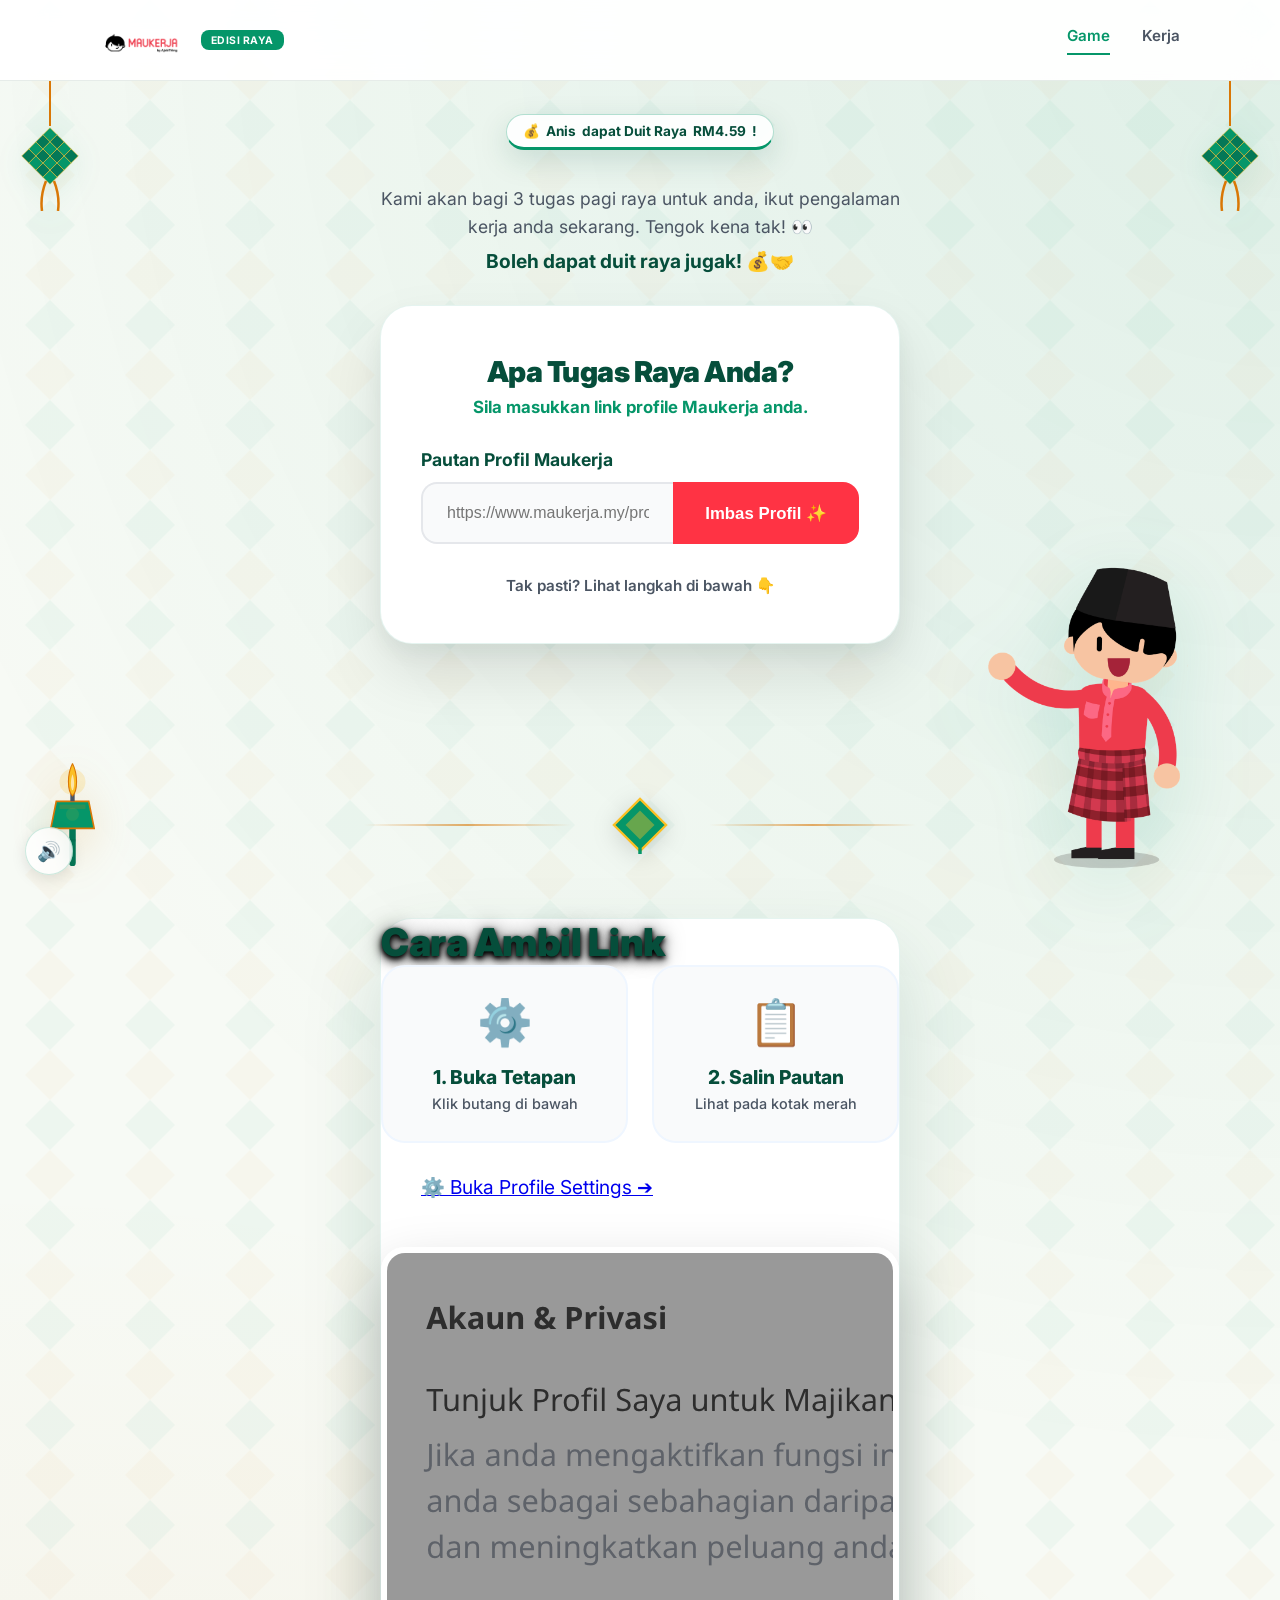
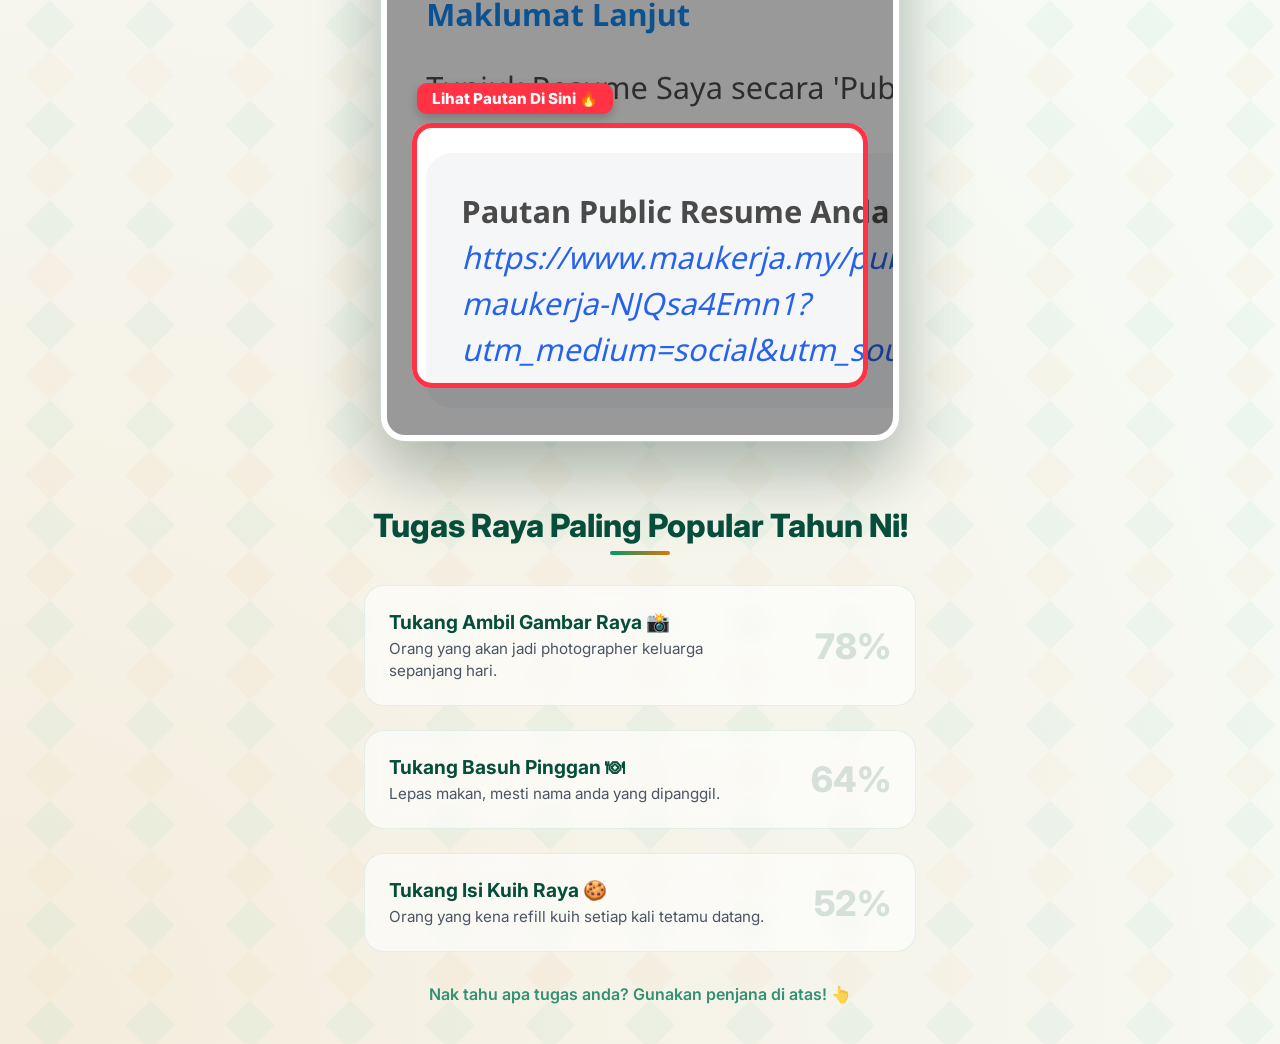
==== commit 67355403: "Add files via upload" ====
--- a/index.html
+++ b/index.html
@@ -85,12 +85,15 @@
             <section class="hero-wrapper">
             <div class="hero-sparkle-wrapper">
                 <div class="hero-section text-center">
-                    <h1 class="hero-title">Apa Tugas Raya Anda Tahun Ini?</h1>
-            <p class="hero-subtitle">Kami akan bagi 3 tugas pagi raya untuk anda, ikut pengalaman kerja anda sekarang. <span style="white-space: nowrap;">Tengok kena tak! 👀</span></p>
-            <p class="hero-promo">Boleh dapat duit raya jugak! 💰🤝</p>
+                    <p class="hero-subtitle">Kami akan bagi 3 tugas pagi raya untuk anda, ikut pengalaman kerja anda sekarang. <span style="white-space: nowrap;">Tengok kena tak! 👀</span></p>
+                    <p class="hero-promo">Boleh dapat duit raya jugak! 💰🤝</p>
                     
-                    <!-- Generation Card - Now directly below text -->
+                    <!-- Generation Card - Now consolidated with title and instructions -->
                     <div class="card generation-card">
+                        <div class="card-header">
+                            <h2 class="card-title">Apa Tugas Raya Anda?</h2>
+                            <p class="card-instruction">Sila masukkan link profile Maukerja anda.</p>
+                        </div>
                         <div class="input-row">
                             <div class="input-group">
                                 <label for="profile-url" class="input-label">Pautan Profil Maukerja</label>
@@ -100,13 +103,58 @@
                                 <span class="btn-text">Imbas Profil ✨</span>
                             </button>
                         </div>
-
-                        <div class="secondary-actions">
-                            <a href="https://www.maukerja.my/settings" target="_blank" class="btn btn-secondary">
-                                Link Profile Saya
-                            </a>
-                        </div>
-                    </div>
+                        <p class="scroll-hint">Tak pasti? Lihat langkah di bawah 👇</p>
+                    </div>
+                </div>
+            </div>
+
+            <!-- Festive Divider -->
+            <!-- Festive Divider - SVG Ketupat -->
+            <div class="festive-divider">
+                <svg class="ketupat-svg" viewBox="0 0 100 100" xmlns="http://www.w3.org/2000/svg">
+                    <path d="M50 5 L95 50 L50 95 L5 50 Z" fill="#059669" stroke="#fbbf24" stroke-width="4"/>
+                    <path d="M25 50 L50 25 L75 50 L50 75 Z" fill="#fbbf24" opacity="0.4"/>
+                    <rect x="47" y="90" width="6" height="15" fill="#059669"/>
+                </svg>
+            </div>
+
+            <!-- Visual-First Help Guide -->
+            <div class="premium-guide-container">
+                <div class="premium-guide-card visual-guide-card">
+                    <div class="guide-banner">
+                        <h2 class="guide-title">Cara Ambil Link</h2>
+                    </div>
+
+                    <div class="guide-body">
+                        <div class="visual-steps-grid">
+                            <div class="visual-tile">
+                                <span class="tile-icon">⚙️</span>
+                                <span class="tile-label">1. Buka Tetapan</span>
+                                <span class="tile-sub">Klik butang di bawah</span>
+                            </div>
+                            <div class="visual-tile">
+                                <span class="tile-icon">📋</span>
+                                <span class="tile-label">2. Salin Pautan</span>
+                                <span class="tile-sub">Lihat pada kotak merah</span>
+                            </div>
+                        </div>
+
+                        <a href="https://www.maukerja.my/settings" target="_blank" class="btn-gold-cta large-cta">
+                            ⚙️ Buka Profile Settings ➔
+                        </a>
+
+                        <div class="guide-mockup-wrapper">
+                            <div class="guide-mockup-frame">
+                                <img src="assets/Get your link.png" class="guide-mockup-img" alt="Tutorial visual">
+                                <!-- The pulsing highlight box -->
+                                <div class="link-highlight-box">
+                                    <span class="highlight-label">Lihat Pautan Di Sini 🔥</span>
+                                </div>
+                            </div>
+                        </div>
+                    </div>
+                </div>
+            </div>        </div>
                 </div>
             </div>
 
--- a/style.css
+++ b/style.css
@@ -167,7 +167,7 @@
 .hero-title {
     font-size: 2.8rem;
     font-weight: 800;
-    margin-bottom: 1.25rem;
+    margin-bottom: 0.75rem;
     letter-spacing: -1px;
     line-height: 1.1;
     color: var(--text-primary);
@@ -175,6 +175,14 @@
     display: inline-block;
     z-index: 2;
     animation: breathe 4s ease-in-out infinite;
+}
+
+.input-sub-instruction {
+    font-size: 1.25rem;
+    font-weight: 700;
+    color: var(--raya-green-dark);
+    margin-bottom: 2rem;
+    animation: fadeIn 0.8s ease backwards 0.2s;
 }
 
 /* Sparkle Field Wrapper */
@@ -330,24 +338,41 @@
 }
 
 .generation-card {
-    background: rgba(255, 255, 255, 0.7);
-    backdrop-filter: blur(12px);
-    -webkit-backdrop-filter: blur(12px);
-    border: 1px solid rgba(255, 255, 255, 0.3);
-    border-radius: 24px;
-    padding: 2.5rem;
-    box-shadow: 0 10px 40px rgba(6, 78, 59, 0.08);
-    margin-top: 1rem;
+    background: #ffffff !important; /* Solid white to avoid blending */
+    border-radius: 32px;
+    padding: 3rem 2.5rem;
+    box-shadow: 0 30px 60px rgba(0, 0, 0, 0.1), 0 10px 20px rgba(6, 78, 59, 0.05);
+    border: 1px solid rgba(5, 150, 105, 0.1);
+    margin-top: 1.5rem;
     position: relative;
-    overflow: hidden;
-}
-
-.generation-card::before {
-    content: '';
-    position: absolute;
-    top: 0; left: 0; width: 100%; height: 5px;
-    background: linear-gradient(90deg, var(--raya-green), var(--raya-gold));
-    opacity: 0.5;
+    text-align: center;
+}
+
+.card-header {
+    margin-bottom: 2rem;
+}
+
+.card-title {
+    font-size: 1.8rem;
+    font-weight: 900;
+    color: var(--text-primary);
+    margin-bottom: 0.5rem;
+    letter-spacing: -0.5px;
+}
+
+.card-instruction {
+    font-size: 1.05rem;
+    font-weight: 700;
+    color: var(--raya-green);
+    margin-bottom: 0;
+}
+
+.scroll-hint {
+    font-size: 0.95rem;
+    color: var(--text-secondary);
+    margin-top: 1.5rem;
+    font-weight: 600;
+    animation: bounceUpDown 2.5s infinite ease-in-out;
 }
 
 .input-group {
@@ -365,10 +390,10 @@
 
 .input-field {
     width: 100%;
-    padding: 1.25rem;
-    background: #ffffff;
-    border: 2px solid rgba(11, 74, 43, 0.1);
-    border-radius: 12px 0 0 12px;
+    padding: 1.25rem 1.5rem;
+    background: #f9fafb;
+    border: 2px solid #e5e7eb;
+    border-radius: 16px 0 0 16px;
     color: var(--text-primary);
     font-size: 1rem;
     transition: all 0.3s;
@@ -390,9 +415,9 @@
 
 #scan-btn {
     width: auto;
-    border-radius: 0 12px 12px 0;
+    border-radius: 0 16px 16px 0;
     padding: 1.25rem 2rem;
-    height: 61px; /* Match input height including padding and border */
+    height: 62.5px; /* Match input height precisely */
     white-space: nowrap;
 }
 
@@ -444,6 +469,157 @@
     color: var(--raya-green-dark);
     transform: translateY(-2px);
     box-shadow: 0 10px 15px -3px rgba(0, 0, 0, 0.1);
+}
+
+/* Festive Divider - SVG Ready */
+.festive-divider {
+    margin: 5rem 0 4rem 0;
+    display: flex;
+    align-items: center;
+    justify-content: center;
+    gap: 2.5rem;
+}
+
+.festive-divider::before, .festive-divider::after {
+    content: '';
+    flex: 1;
+    height: 2px;
+    background: linear-gradient(90deg, transparent, var(--raya-gold), transparent);
+    opacity: 0.6;
+}
+
+.ketupat-svg {
+    width: 58px;
+    height: auto;
+    filter: drop-shadow(0 4px 12px rgba(0,0,0,0.15));
+}
+
+@keyframes bounceUpDown {
+    0%, 100% { transform: translateY(0); }
+    50% { transform: translateY(6px); }
+}
+
+/* Premium Help Guide Card */
+.premium-guide-container {
+    padding: 0 1rem;
+    margin-bottom: 5rem;
+    animation: fadeInSlideUp 1s cubic-bezier(0.165, 0.84, 0.44, 1) backwards;
+}
+
+/* Visual-First Help Guide Card - Solid White */
+.premium-guide-card.visual-guide-card {
+    background: #ffffff !important;
+    border-radius: 32px;
+    box-shadow: 0 35px 80px rgba(0, 78, 59, 0.15);
+    border: 1px solid rgba(5, 150, 105, 0.1);
+}
+
+.guide-title {
+    font-size: 2.4rem;
+    font-weight: 900;
+    color: var(--raya-gold-bright);
+    text-shadow: 0 4px 10px rgba(0,0,0,1), 0 2px 4px rgba(0,0,0,1), 0 0 20px rgba(0,0,0,0.5);
+    margin: 0;
+    letter-spacing: -0.5px;
+}
+
+.visual-steps-grid {
+    display: grid;
+    grid-template-columns: 1fr 1fr;
+    gap: 1.5rem;
+    margin-bottom: 2rem;
+}
+
+.visual-tile {
+    background: #f9fafb;
+    border-radius: 24px;
+    padding: 1.75rem;
+    text-align: center;
+    border: 2px solid #eff6ff;
+}
+
+.tile-icon {
+    font-size: 2.8rem;
+    margin-bottom: 1rem;
+    display: block;
+}
+
+.tile-label {
+    font-weight: 800;
+    color: var(--text-primary);
+    font-size: 1.2rem;
+    display: block;
+    margin-bottom: 0.25rem;
+}
+
+.tile-sub {
+    font-size: 0.9rem;
+    color: var(--text-secondary);
+    font-weight: 500;
+}
+
+.btn-gold-cta.large-cta {
+    padding: 1.25rem 2.5rem;
+    border-radius: 20px;
+    font-size: 1.2rem;
+    width: 100%;
+    margin-top: 1rem;
+}
+
+/* Mockup Highlight & Animations */
+.guide-mockup-wrapper {
+    position: relative;
+    margin-top: 3rem;
+}
+
+.guide-mockup-frame {
+    border-radius: 24px;
+    overflow: hidden;
+    box-shadow: 0 25px 60px rgba(0,0,0,0.2);
+    border: 6px solid white;
+    position: relative;
+}
+
+.link-highlight-box {
+    position: absolute;
+    bottom: 6%; 
+    left: 5%;
+    width: 90%;
+    height: 34%;
+    border: 5px solid #ff3344;
+    border-radius: 20px;
+    box-shadow: 0 0 0 9999px rgba(0, 0, 0, 0.4);
+    z-index: 5;
+    pointer-events: none;
+    animation: pulse-ring 2s infinite;
+}
+
+@keyframes pulse-ring {
+    0% { box-shadow: 0 0 0 0px rgba(255, 51, 68, 0.4), 0 0 0 9999px rgba(0, 0, 0, 0.4); }
+    70% { box-shadow: 0 0 0 20px rgba(255, 51, 68, 0), 0 0 0 9999px rgba(0, 0, 0, 0.4); }
+    100% { box-shadow: 0 0 0 0px rgba(255, 51, 68, 0), 0 0 0 9999px rgba(0, 0, 0, 0.4); }
+}
+
+.highlight-label {
+    position: absolute;
+    top: -45px;
+    left: 0;
+    background: #ff3344;
+    color: white;
+    padding: 6px 15px;
+    border-radius: 10px;
+    font-weight: 800;
+    font-size: 0.95rem;
+    box-shadow: 0 4px 10px rgba(0,0,0,0.2);
+    white-space: nowrap;
+}
+
+@media (max-width: 600px) {
+    .visual-steps-grid { grid-template-columns: 1fr; }
+    .guide-title { font-size: 1.6rem; }
+    .link-highlight-box { bottom: 6%; height: 34%; }
+    .generation-card { padding: 2rem 1.5rem; }
+    .card-title { font-size: 1.5rem; }
 }
 
 /* Loading State */
@@ -613,6 +789,13 @@
     .mobile-ornament {
         display: none !important;
     }
+
+    .corner-decor {
+        width: 50px !important;
+    }
+
+    .corner-top-left { left: 10px !important; }
+    .corner-top-right { right: 10px !important; }
 
     /* Hero Section Spacing & Hierarchy */
     .hero-section {
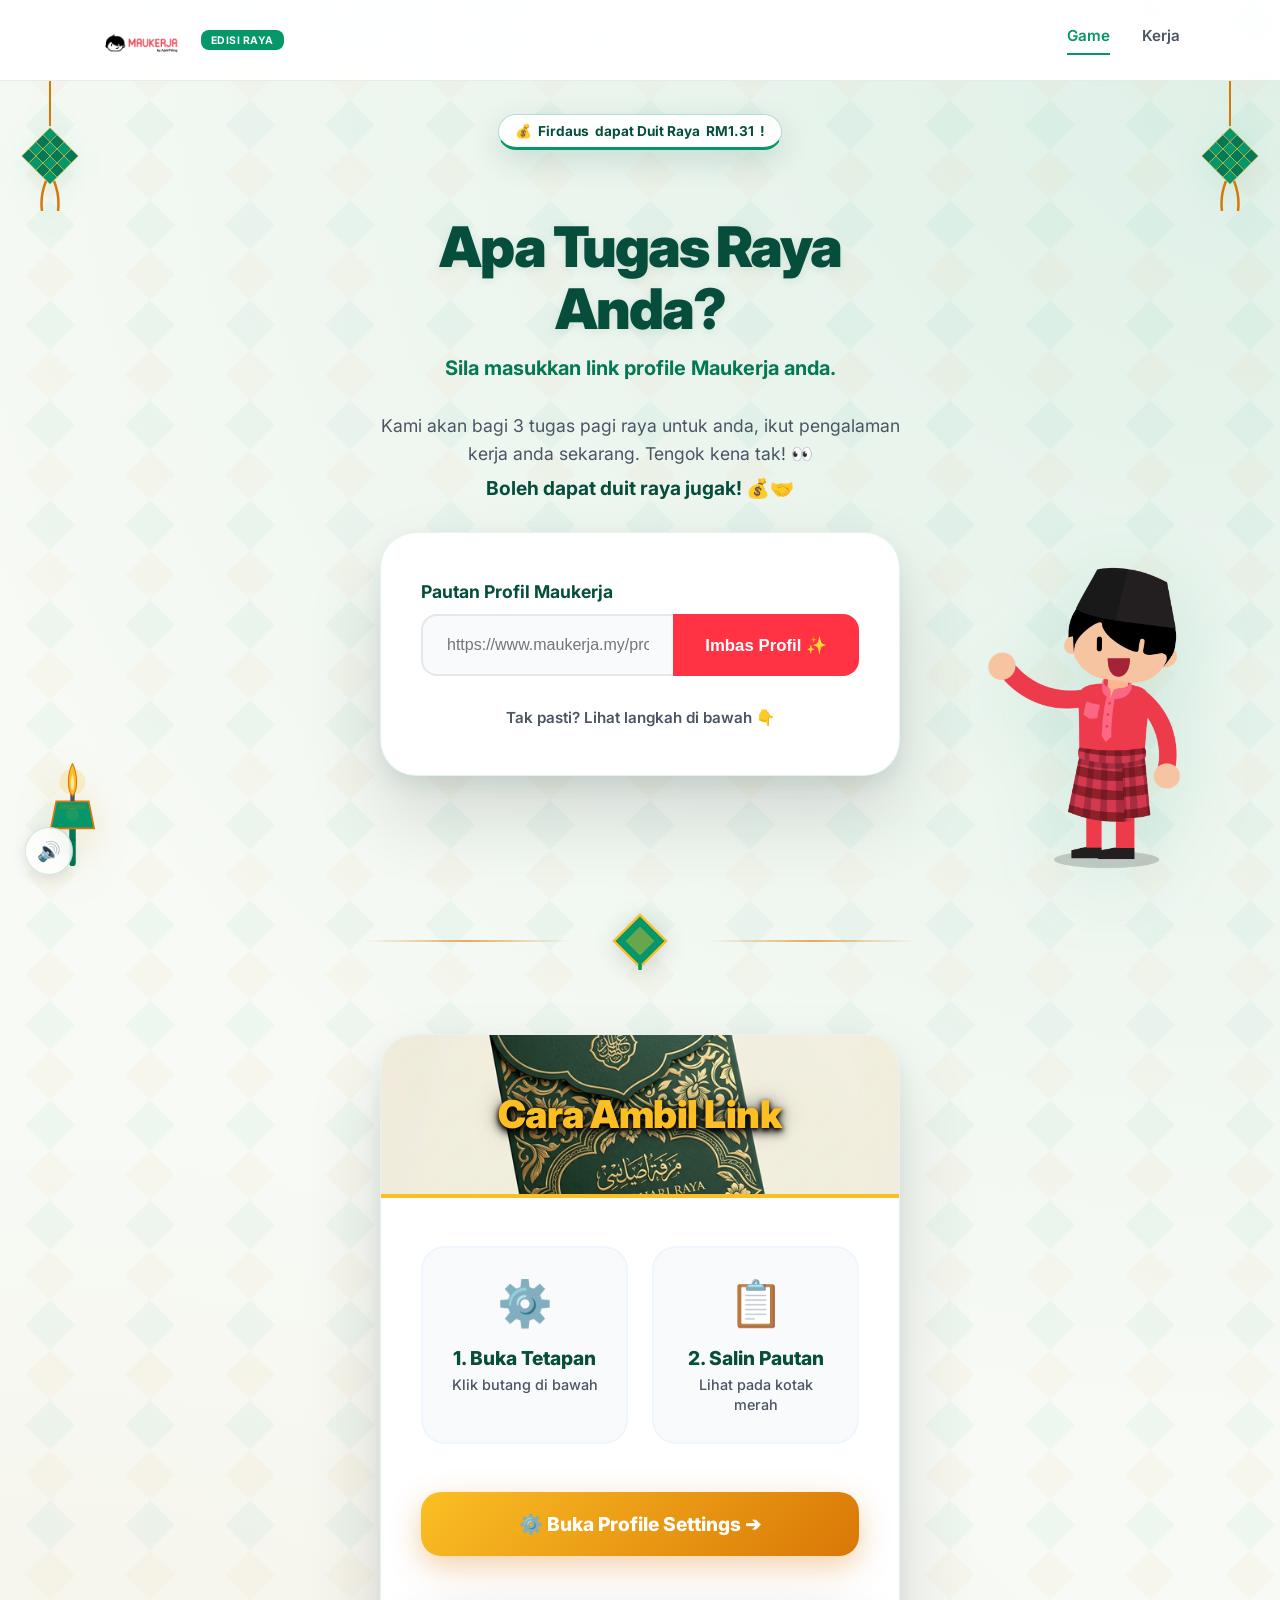
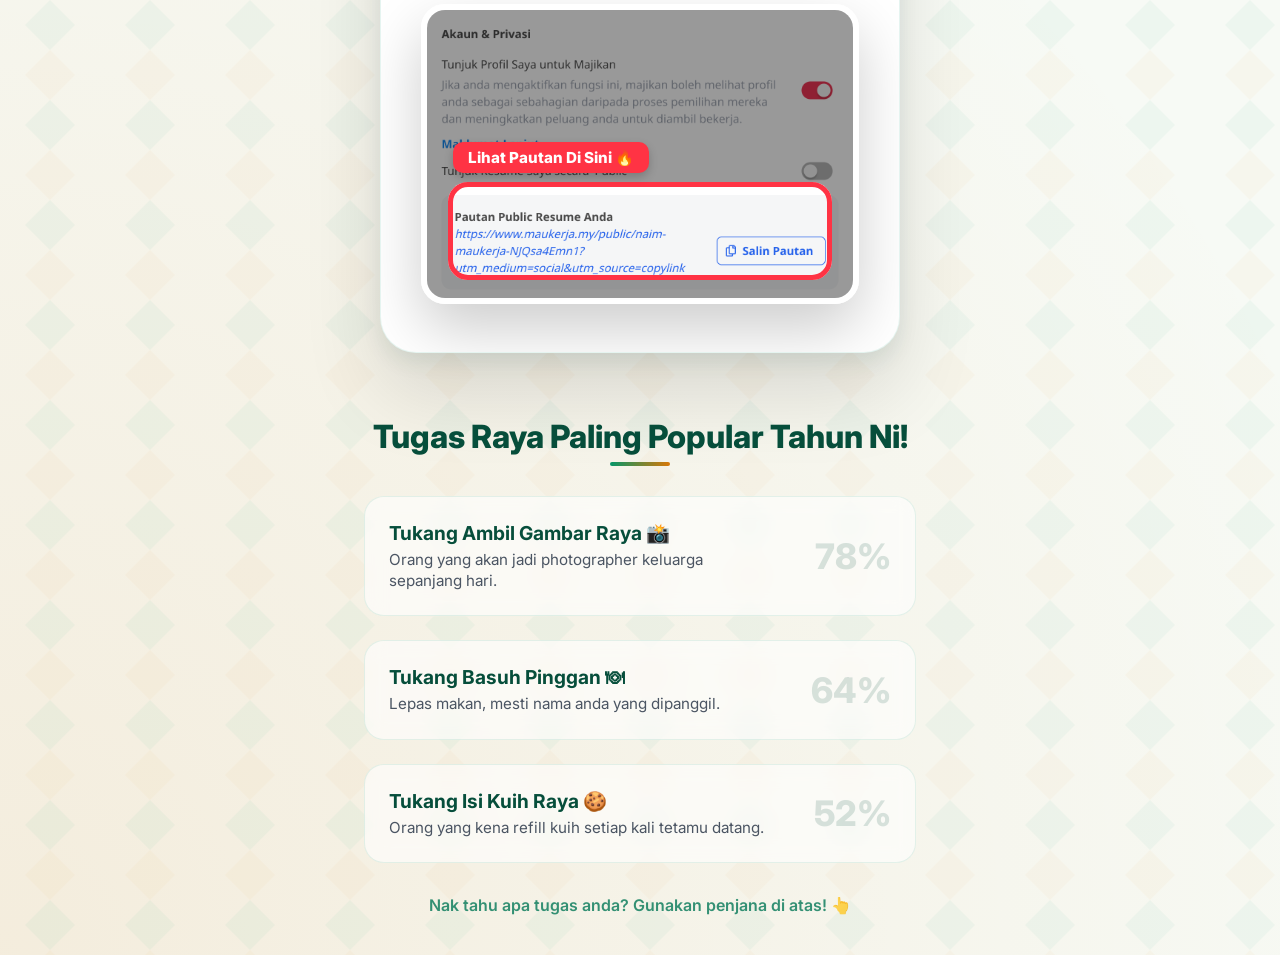
==== commit fde8c9ad: "Add files via upload" ====
--- a/index.html
+++ b/index.html
@@ -85,15 +85,14 @@
             <section class="hero-wrapper">
             <div class="hero-sparkle-wrapper">
                 <div class="hero-section text-center">
+                    <h1 class="hero-title">Apa Tugas Raya Anda?</h1>
+                    <p class="input-sub-instruction">Sila masukkan link profile Maukerja anda.</p>
+                    
                     <p class="hero-subtitle">Kami akan bagi 3 tugas pagi raya untuk anda, ikut pengalaman kerja anda sekarang. <span style="white-space: nowrap;">Tengok kena tak! 👀</span></p>
                     <p class="hero-promo">Boleh dapat duit raya jugak! 💰🤝</p>
                     
-                    <!-- Generation Card - Now consolidated with title and instructions -->
+                    <!-- Generation Card -->
                     <div class="card generation-card">
-                        <div class="card-header">
-                            <h2 class="card-title">Apa Tugas Raya Anda?</h2>
-                            <p class="card-instruction">Sila masukkan link profile Maukerja anda.</p>
-                        </div>
                         <div class="input-row">
                             <div class="input-group">
                                 <label for="profile-url" class="input-label">Pautan Profil Maukerja</label>
--- a/style.css
+++ b/style.css
@@ -8,7 +8,10 @@
     --primary-red-hover: #e62030;
     --raya-green: #059669;
     --raya-green-dark: #047857;
+    --raya-green-deep: #064e3b;
     --raya-gold: #d97706;
+    --raya-gold-bright: #fbbf24;
+    --raya-gold-deep: #d97706;
 }
 
 * {
@@ -161,20 +164,21 @@
 .text-center { text-align: center; }
 
 .hero-section {
-    margin-bottom: 3.5rem;
+    margin-bottom: 2.5rem;
+    padding-top: 2rem;
 }
 
 .hero-title {
-    font-size: 2.8rem;
-    font-weight: 800;
-    margin-bottom: 0.75rem;
-    letter-spacing: -1px;
+    font-size: 3.5rem; /* Larger font for main header */
+    font-weight: 900;
+    margin-bottom: 1rem;
+    letter-spacing: -2px;
     line-height: 1.1;
-    color: var(--text-primary);
+    color: var(--raya-green-deep);
     position: relative;
     display: inline-block;
     z-index: 2;
-    animation: breathe 4s ease-in-out infinite;
+    text-shadow: 0 2px 10px rgba(6, 78, 59, 0.1);
 }
 
 .input-sub-instruction {
@@ -338,10 +342,10 @@
 }
 
 .generation-card {
-    background: #ffffff !important; /* Solid white to avoid blending */
-    border-radius: 32px;
+    background: #ffffff !important; 
+    border-radius: 36px; /* Sync with guide card */
     padding: 3rem 2.5rem;
-    box-shadow: 0 30px 60px rgba(0, 0, 0, 0.1), 0 10px 20px rgba(6, 78, 59, 0.05);
+    box-shadow: 0 40px 80px rgba(0, 0, 0, 0.12), 0 10px 20px rgba(6, 78, 59, 0.08);
     border: 1px solid rgba(5, 150, 105, 0.1);
     margin-top: 1.5rem;
     position: relative;
@@ -509,18 +513,39 @@
 /* Visual-First Help Guide Card - Solid White */
 .premium-guide-card.visual-guide-card {
     background: #ffffff !important;
-    border-radius: 32px;
-    box-shadow: 0 35px 80px rgba(0, 78, 59, 0.15);
+    border-radius: 36px;
+    box-shadow: 0 40px 80px rgba(0, 0, 0, 0.12), 0 10px 20px rgba(0, 78, 59, 0.08);
     border: 1px solid rgba(5, 150, 105, 0.1);
+    overflow: hidden;
+}
+
+.visual-guide-card .guide-banner {
+    background-color: #064e3b !important;
+    background-image: url('assets/sampul_raya.png') !important;
+    background-size: cover;
+    background-position: center 25%;
+    padding: 3.5rem 2rem;
+    color: white;
+    text-align: center;
+    position: relative;
+    border-bottom: 4px solid var(--raya-gold-bright);
+}
+
+.guide-body {
+    padding: 3rem 2.5rem;
 }
 
 .guide-title {
     font-size: 2.4rem;
     font-weight: 900;
-    color: var(--raya-gold-bright);
-    text-shadow: 0 4px 10px rgba(0,0,0,1), 0 2px 4px rgba(0,0,0,1), 0 0 20px rgba(0,0,0,0.5);
-    margin: 0;
+    color: var(--raya-gold-bright) !important;
+    text-shadow: 
+        0 4px 10px rgba(0,0,0,1),
+        0 2px 4px rgba(0,0,0,1),
+        0 0 20px rgba(0,0,0,0.5);
+    margin: 0 !important;
     letter-spacing: -0.5px;
+    line-height: 1.2;
 }
 
 .visual-steps-grid {
@@ -558,18 +583,49 @@
     font-weight: 500;
 }
 
+/* Base Gold CTA Button */
+.btn-gold-cta {
+    background: linear-gradient(135deg, #fbbf24, #d97706);
+    color: white !important;
+    padding: 1rem 2.5rem;
+    border-radius: 50px;
+    font-weight: 800;
+    text-decoration: none;
+    display: inline-flex;
+    align-items: center;
+    gap: 0.8rem;
+    box-shadow: 0 10px 30px rgba(217, 119, 6, 0.35);
+    transition: all 0.3s cubic-bezier(0.175, 0.885, 0.32, 1.275);
+    font-size: 1.05rem;
+    border: none;
+}
+
+.btn-gold-cta:hover {
+    transform: translateY(-4px) scale(1.03);
+    box-shadow: 0 18px 40px rgba(217, 119, 6, 0.45);
+    filter: brightness(1.1);
+}
+
 .btn-gold-cta.large-cta {
     padding: 1.25rem 2.5rem;
     border-radius: 20px;
     font-size: 1.2rem;
     width: 100%;
     margin-top: 1rem;
+    justify-content: center;
 }
 
 /* Mockup Highlight & Animations */
 .guide-mockup-wrapper {
     position: relative;
-    margin-top: 3rem;
+    margin: 3rem auto 0 auto;
+    max-width: 480px; /* Aligned with design preview 6 reported width */
+}
+
+.guide-mockup-img {
+    width: 100% !important;
+    display: block !important;
+    height: auto !important;
 }
 
 .guide-mockup-frame {
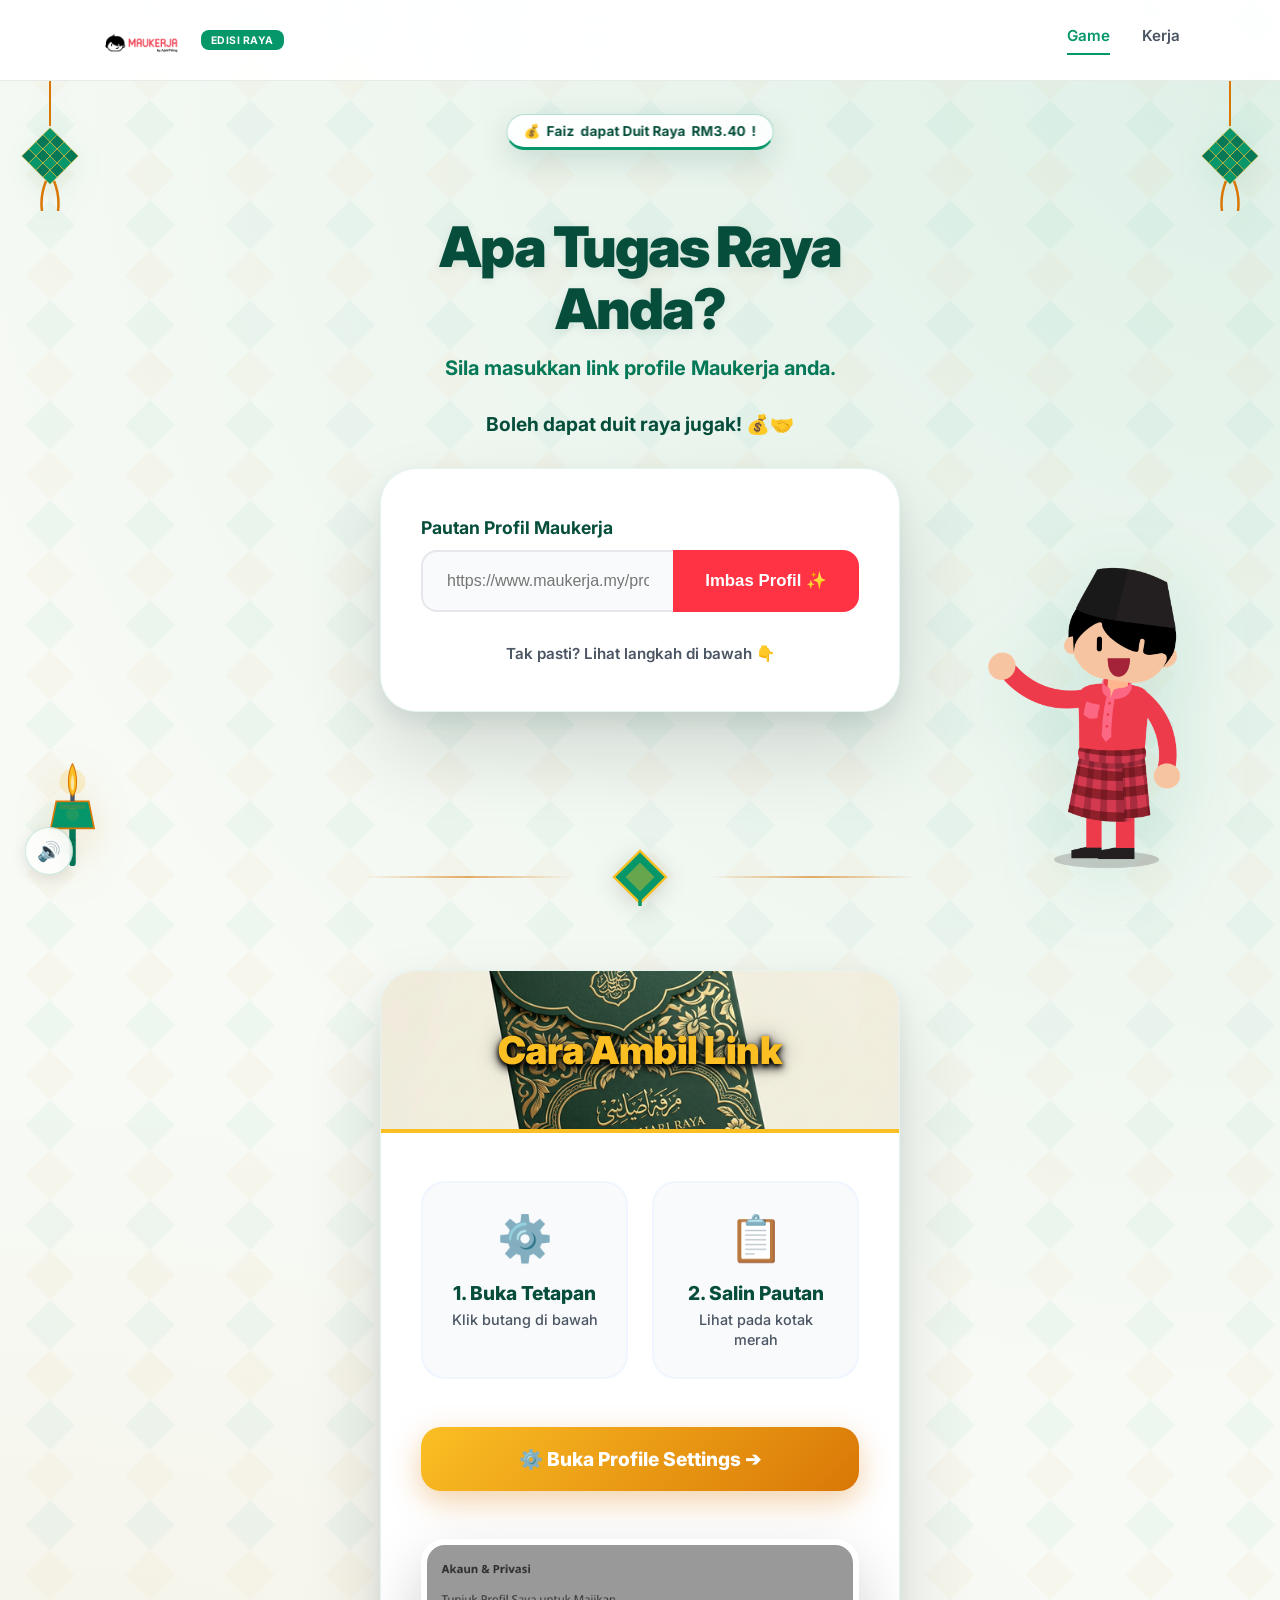
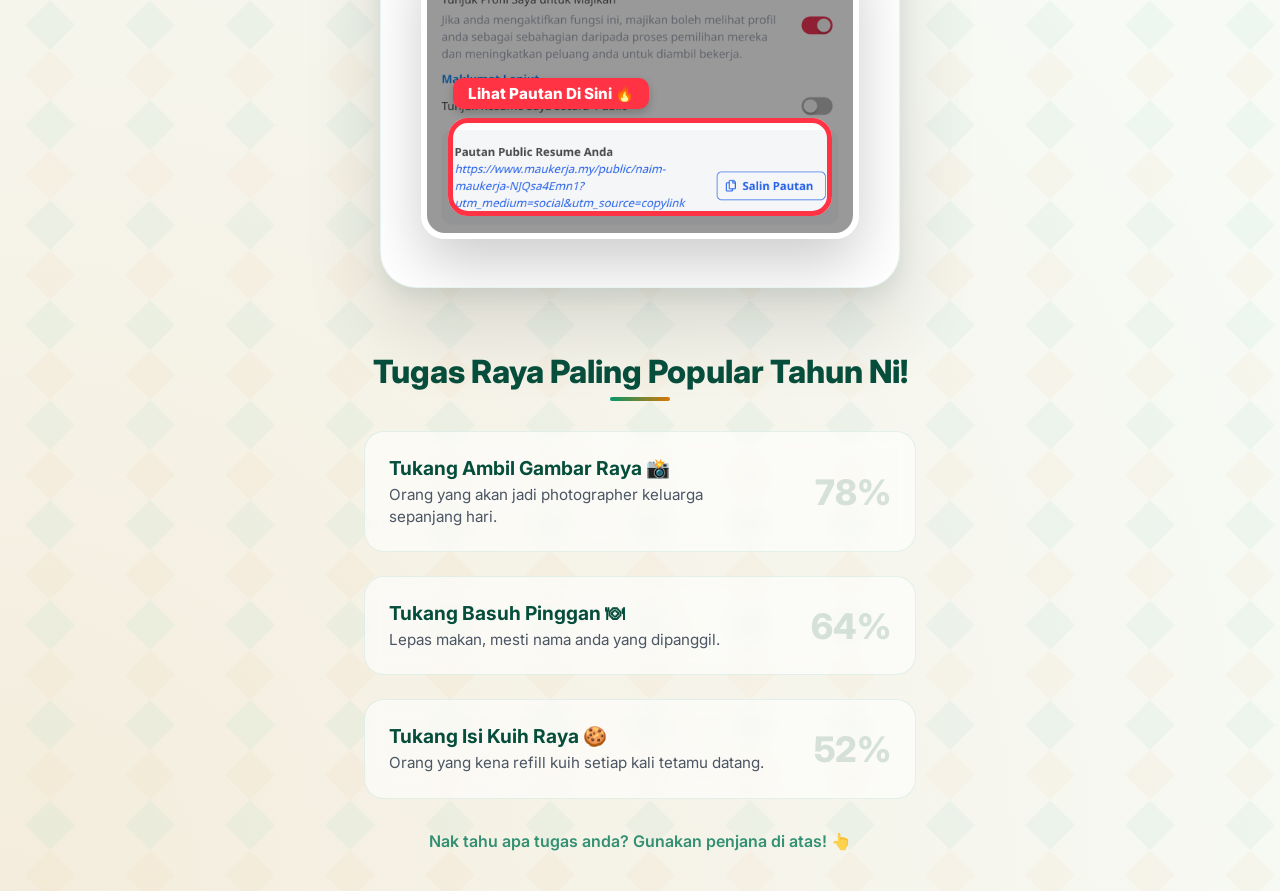
==== commit a809c2c3: "Add files via upload" ====
--- a/index.html
+++ b/index.html
@@ -88,7 +88,6 @@
                     <h1 class="hero-title">Apa Tugas Raya Anda?</h1>
                     <p class="input-sub-instruction">Sila masukkan link profile Maukerja anda.</p>
                     
-                    <p class="hero-subtitle">Kami akan bagi 3 tugas pagi raya untuk anda, ikut pengalaman kerja anda sekarang. <span style="white-space: nowrap;">Tengok kena tak! 👀</span></p>
                     <p class="hero-promo">Boleh dapat duit raya jugak! 💰🤝</p>
                     
                     <!-- Generation Card -->
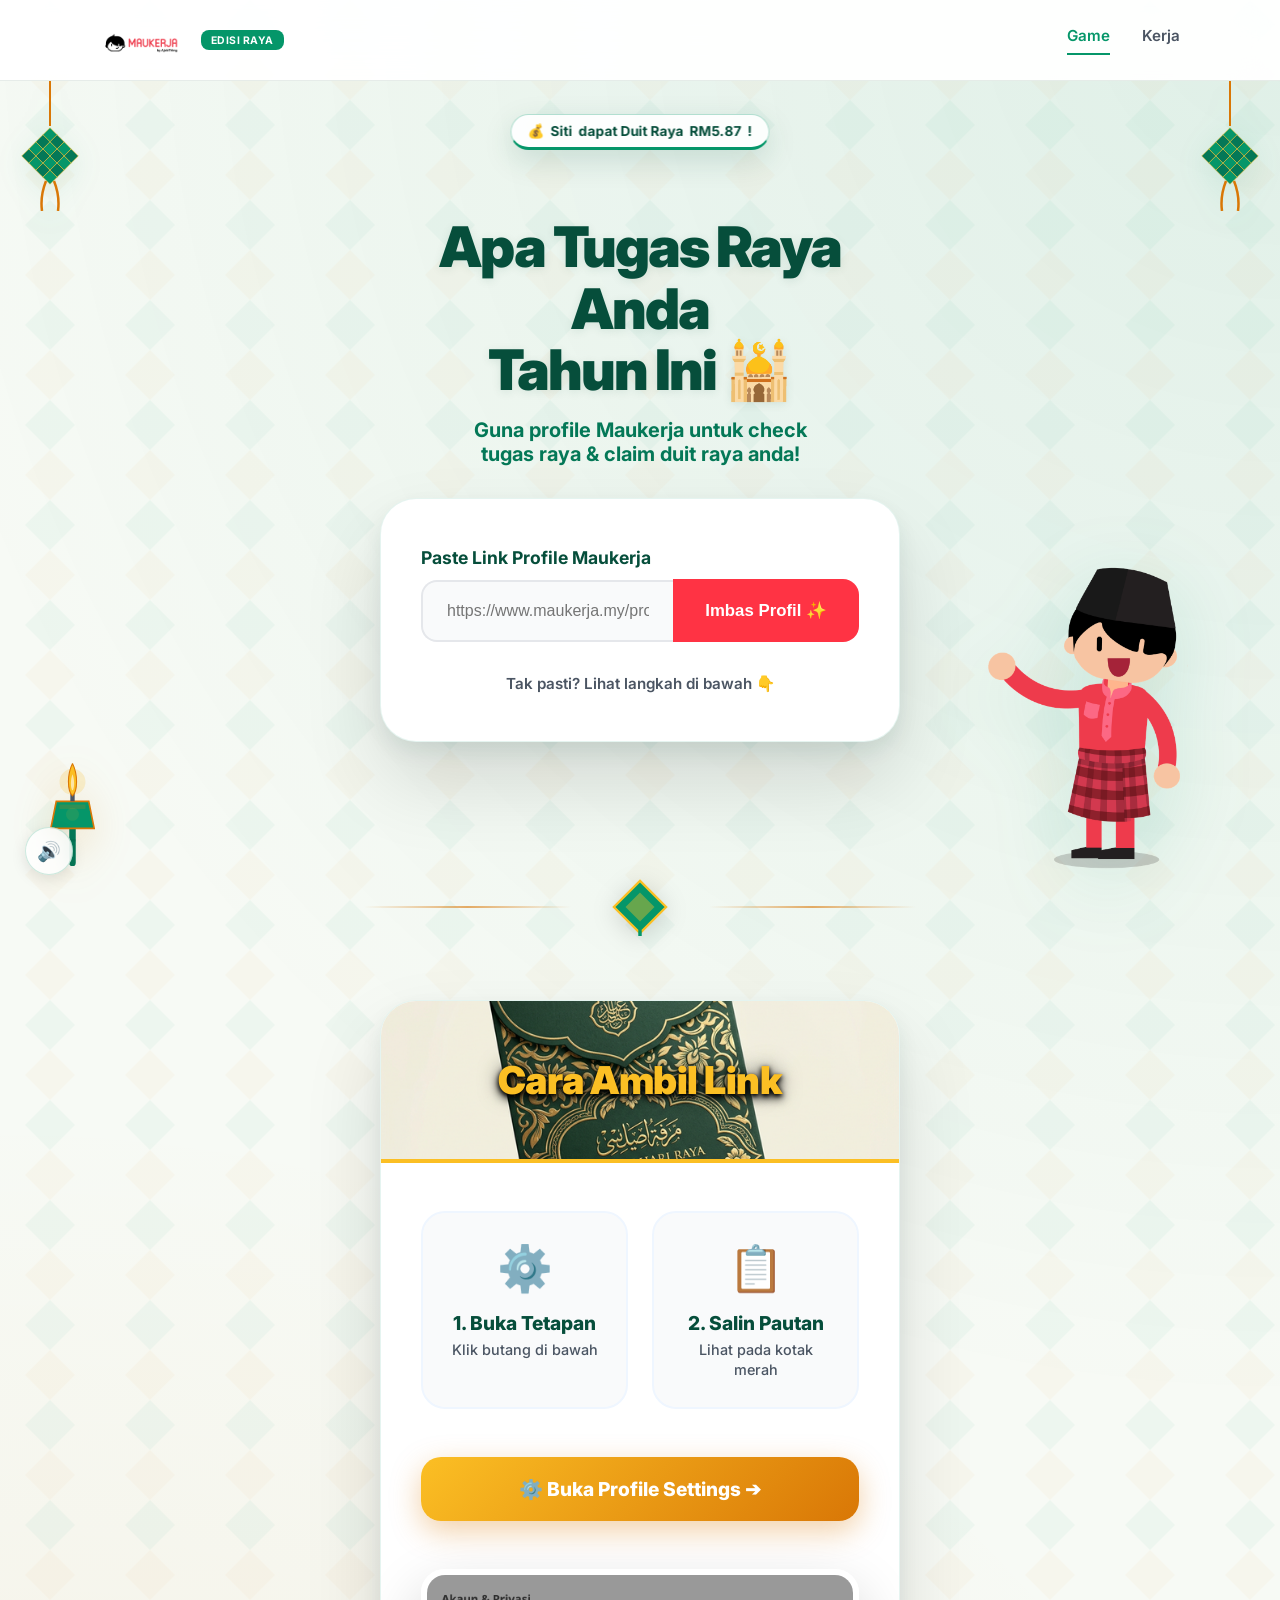
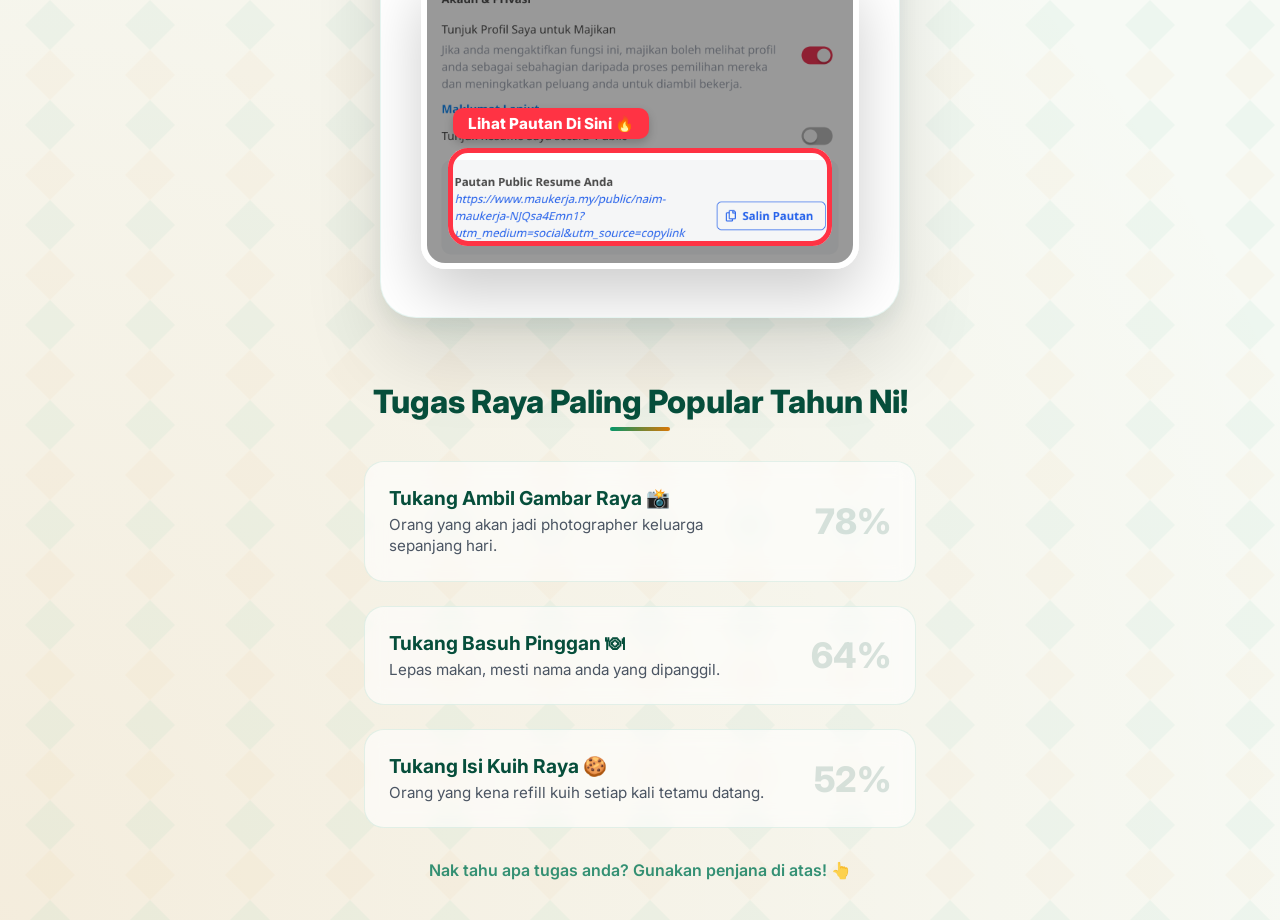
==== commit c0947e88: "Add files via upload" ====
--- a/index.html
+++ b/index.html
@@ -85,16 +85,14 @@
             <section class="hero-wrapper">
             <div class="hero-sparkle-wrapper">
                 <div class="hero-section text-center">
-                    <h1 class="hero-title">Apa Tugas Raya Anda?</h1>
-                    <p class="input-sub-instruction">Sila masukkan link profile Maukerja anda.</p>
-                    
-                    <p class="hero-promo">Boleh dapat duit raya jugak! 💰🤝</p>
+                    <h1 class="hero-title">Apa Tugas Raya Anda<br>Tahun Ini 🕌</h1>
+                    <p class="input-sub-instruction">Guna profile Maukerja untuk check<br>tugas raya &amp; claim duit raya anda!</p>
                     
                     <!-- Generation Card -->
                     <div class="card generation-card">
                         <div class="input-row">
                             <div class="input-group">
-                                <label for="profile-url" class="input-label">Pautan Profil Maukerja</label>
+                                <label for="profile-url" class="input-label">Paste Link Profile Maukerja</label>
                                 <input type="url" id="profile-url" class="input-field" placeholder="https://www.maukerja.my/profile/nadia123" required>
                             </div>
                             <button type="button" id="scan-btn" class="btn btn-primary">
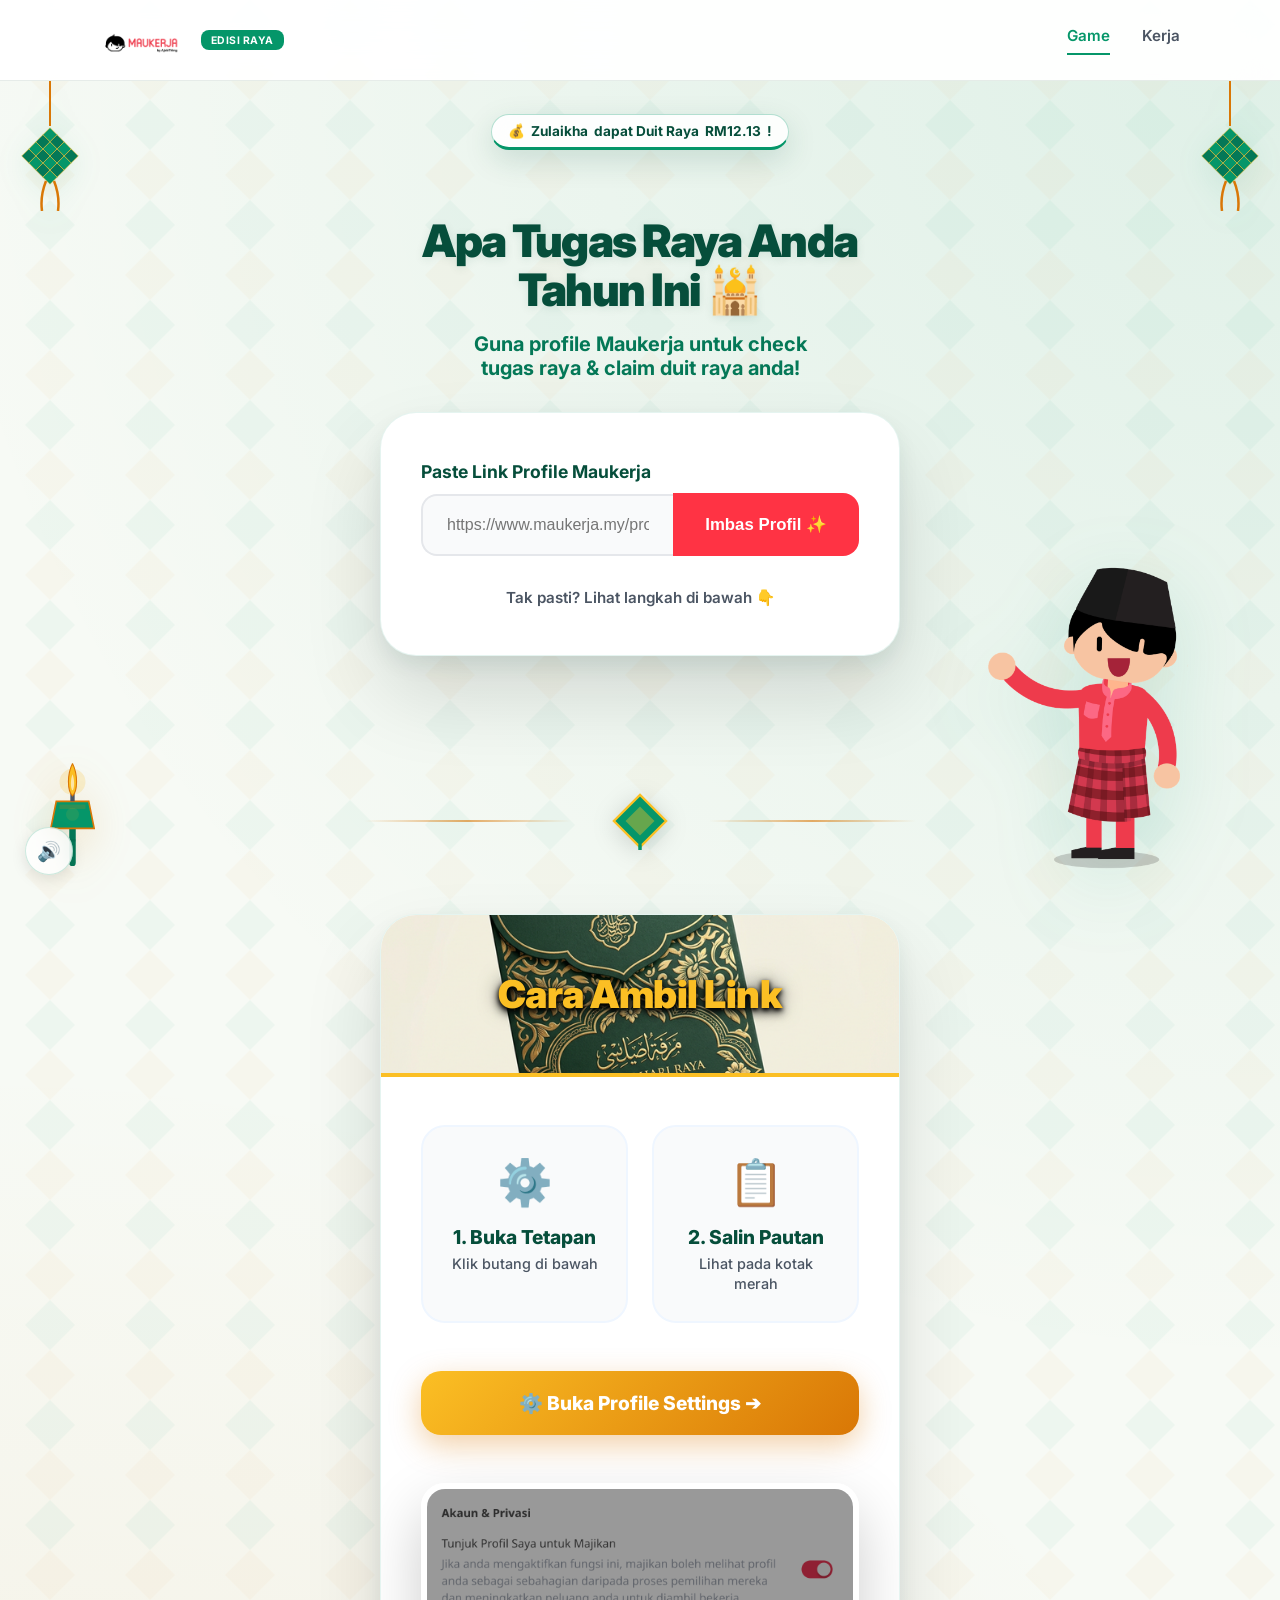
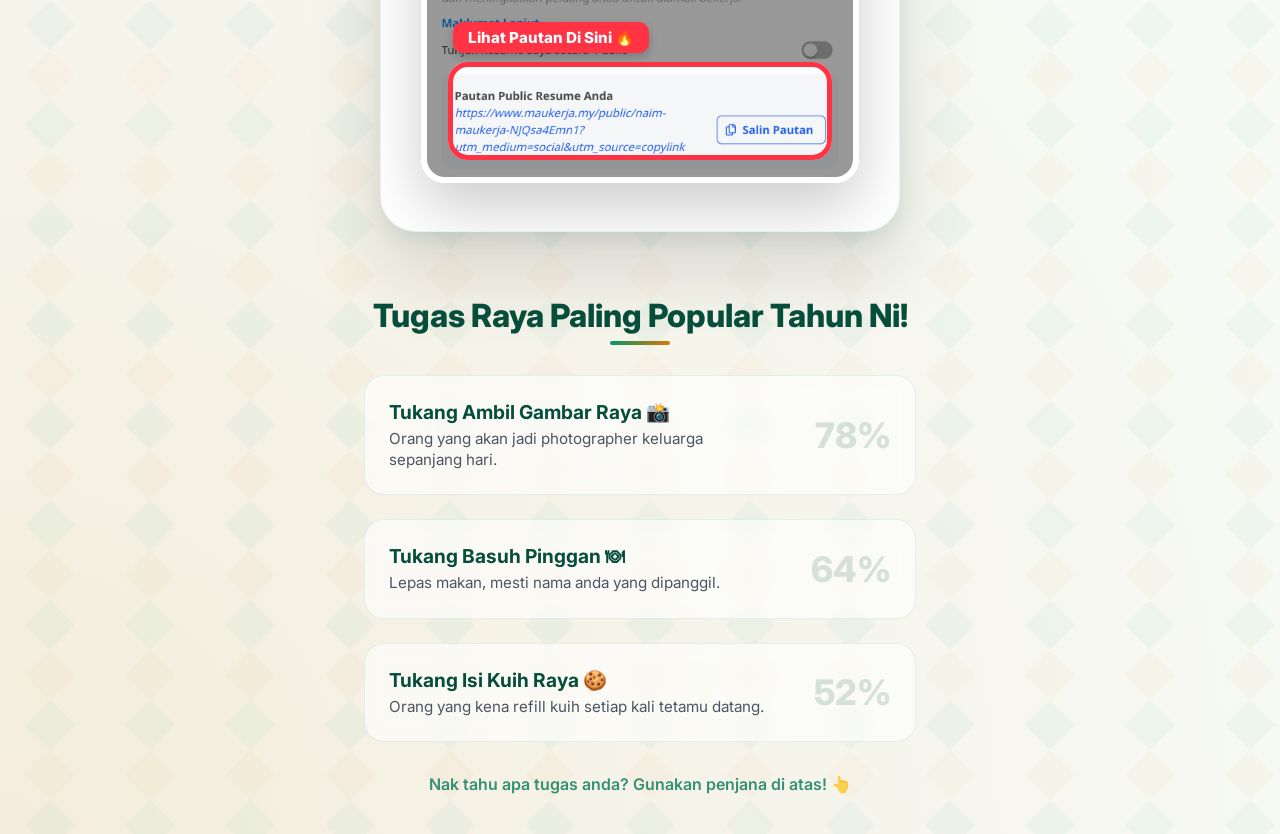
==== commit c3728696: "Add files via upload" ====
--- a/index.html
+++ b/index.html
@@ -115,7 +115,7 @@
             </div>
 
             <!-- Visual-First Help Guide -->
-            <div class="premium-guide-container">
+            <div id="cara-ambil-link" class="premium-guide-container">
                 <div class="premium-guide-card visual-guide-card">
                     <div class="guide-banner">
                         <h2 class="guide-title">Cara Ambil Link</h2>
--- a/style.css
+++ b/style.css
@@ -168,17 +168,24 @@
     padding-top: 2rem;
 }
 
+@keyframes titleFloat {
+    0%, 100% { transform: translateY(0); }
+    50% { transform: translateY(-10px); }
+}
+
 .hero-title {
-    font-size: 3.5rem; /* Larger font for main header */
+    font-size: 2.8rem; /* Adjusted font size for main header to prevent unwanted wrapping */
     font-weight: 900;
     margin-bottom: 1rem;
-    letter-spacing: -2px;
+    letter-spacing: -1.5px;
     line-height: 1.1;
     color: var(--raya-green-deep);
     position: relative;
     display: inline-block;
     z-index: 2;
     text-shadow: 0 2px 10px rgba(6, 78, 59, 0.1);
+    animation: titleFloat 3s ease-in-out infinite;
+    max-width: 100%;
 }
 
 .input-sub-instruction {
@@ -869,7 +876,7 @@
         padding: 0 10px;
         line-height: 1.25;
         z-index: 50;
-        max-width: 280px; /* Force into two lines */
+        max-width: 100%; /* Allow full width to prevent unwanted word wrap */
         margin-left: auto;
         margin-right: auto;
     }
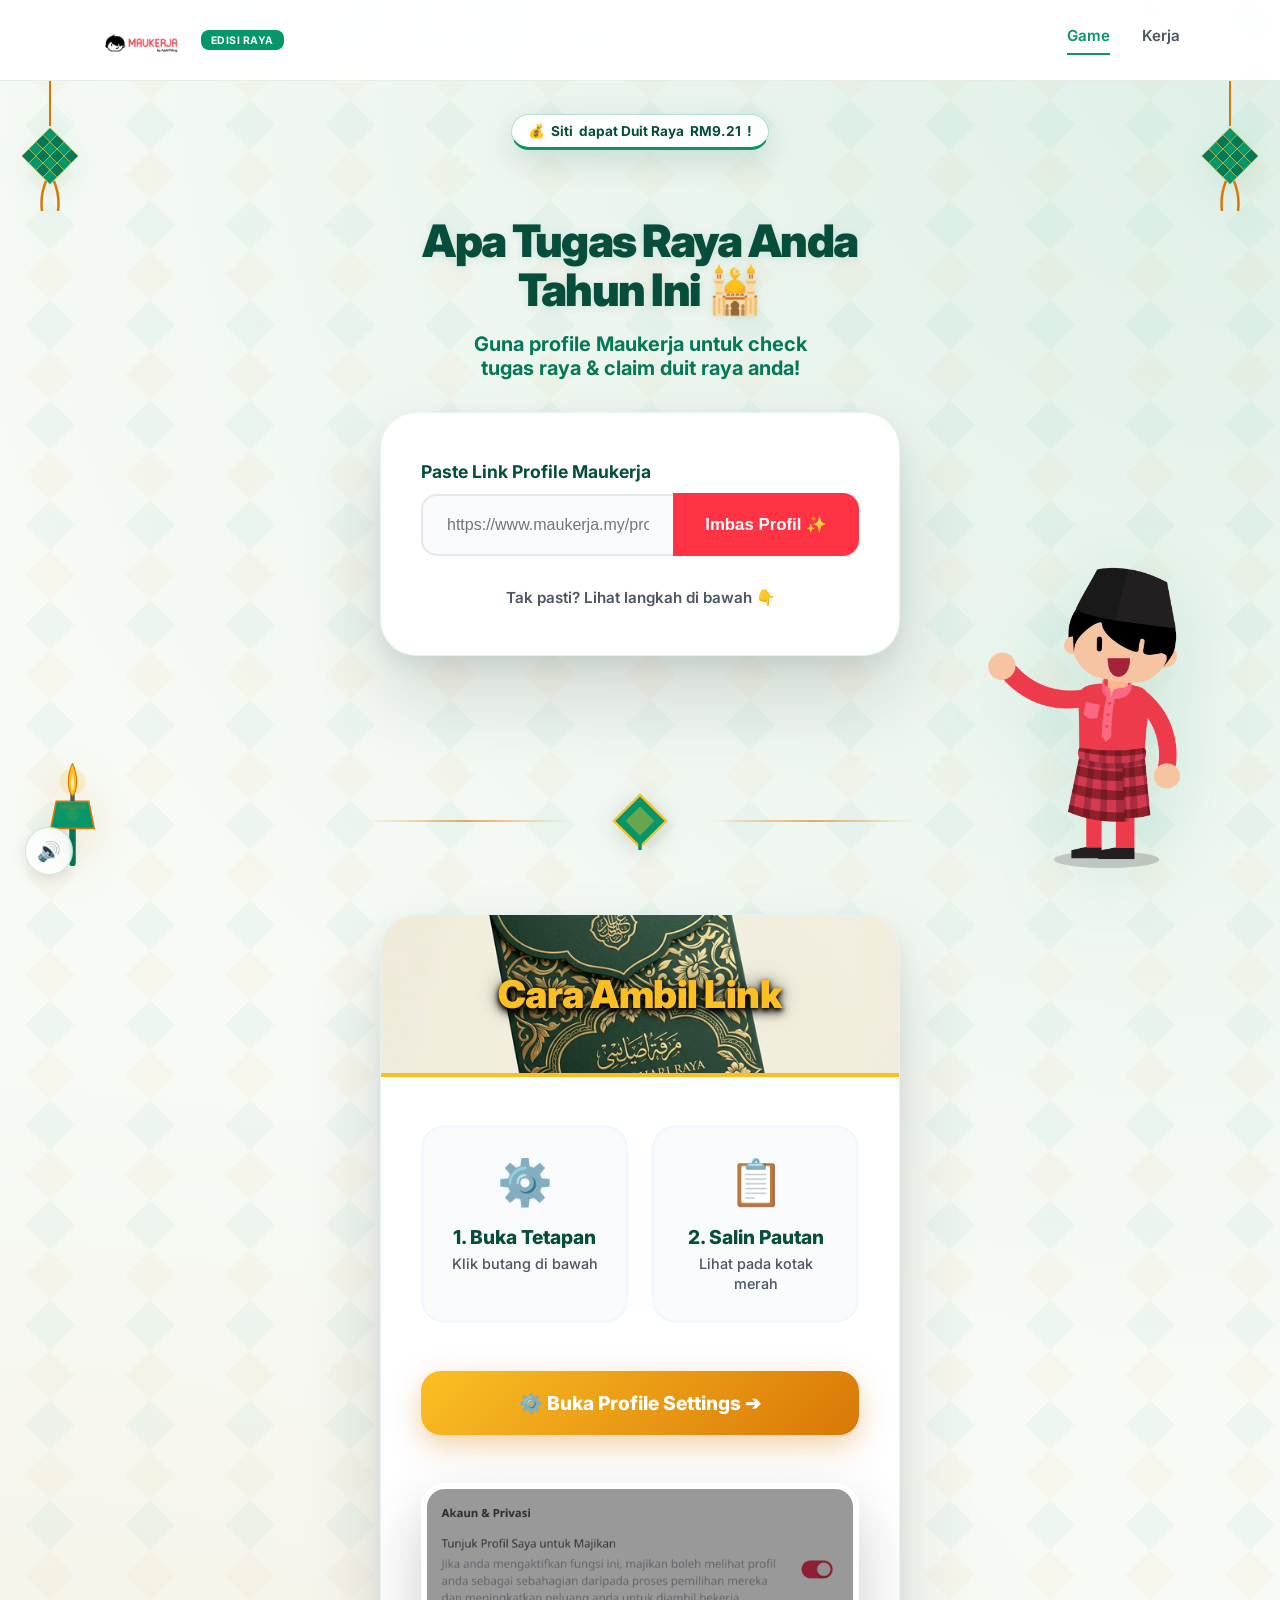
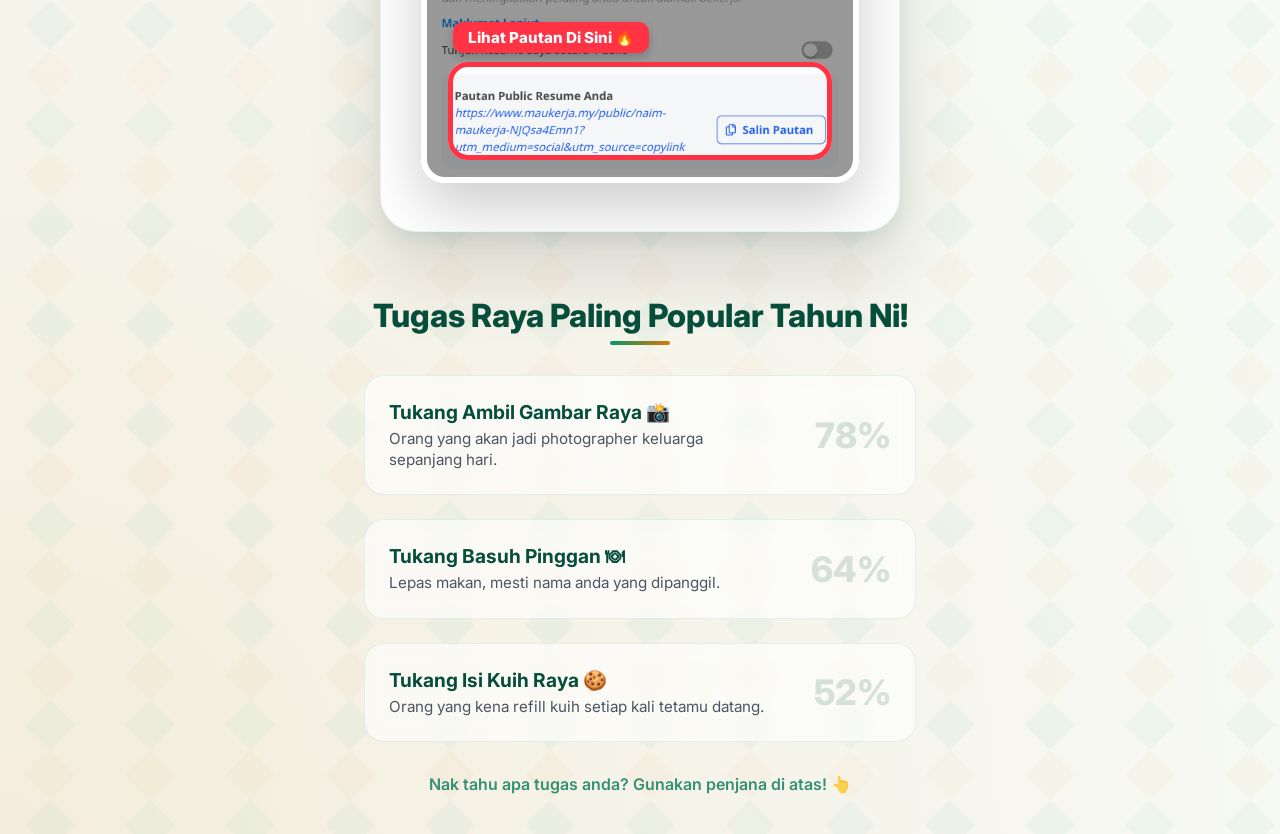
==== commit c6081fbc: "Add files via upload" ====
--- a/index.html
+++ b/index.html
@@ -150,8 +150,6 @@
                         </div>
                     </div>
                 </div>
-            </div>        </div>
-                </div>
             </div>
 
             <!-- Mascot Container - Now for side positioning -->
@@ -203,8 +201,6 @@
             </div>
             <h3 class="loading-text">AI kami sedang mengimbas profil anda... <br> <span class="loading-subtext">Mencari tanggungjawab Raya yang paling sesuai untuk anda</span></h3>
         </section>
-
-        </section>
     </main>
 
 
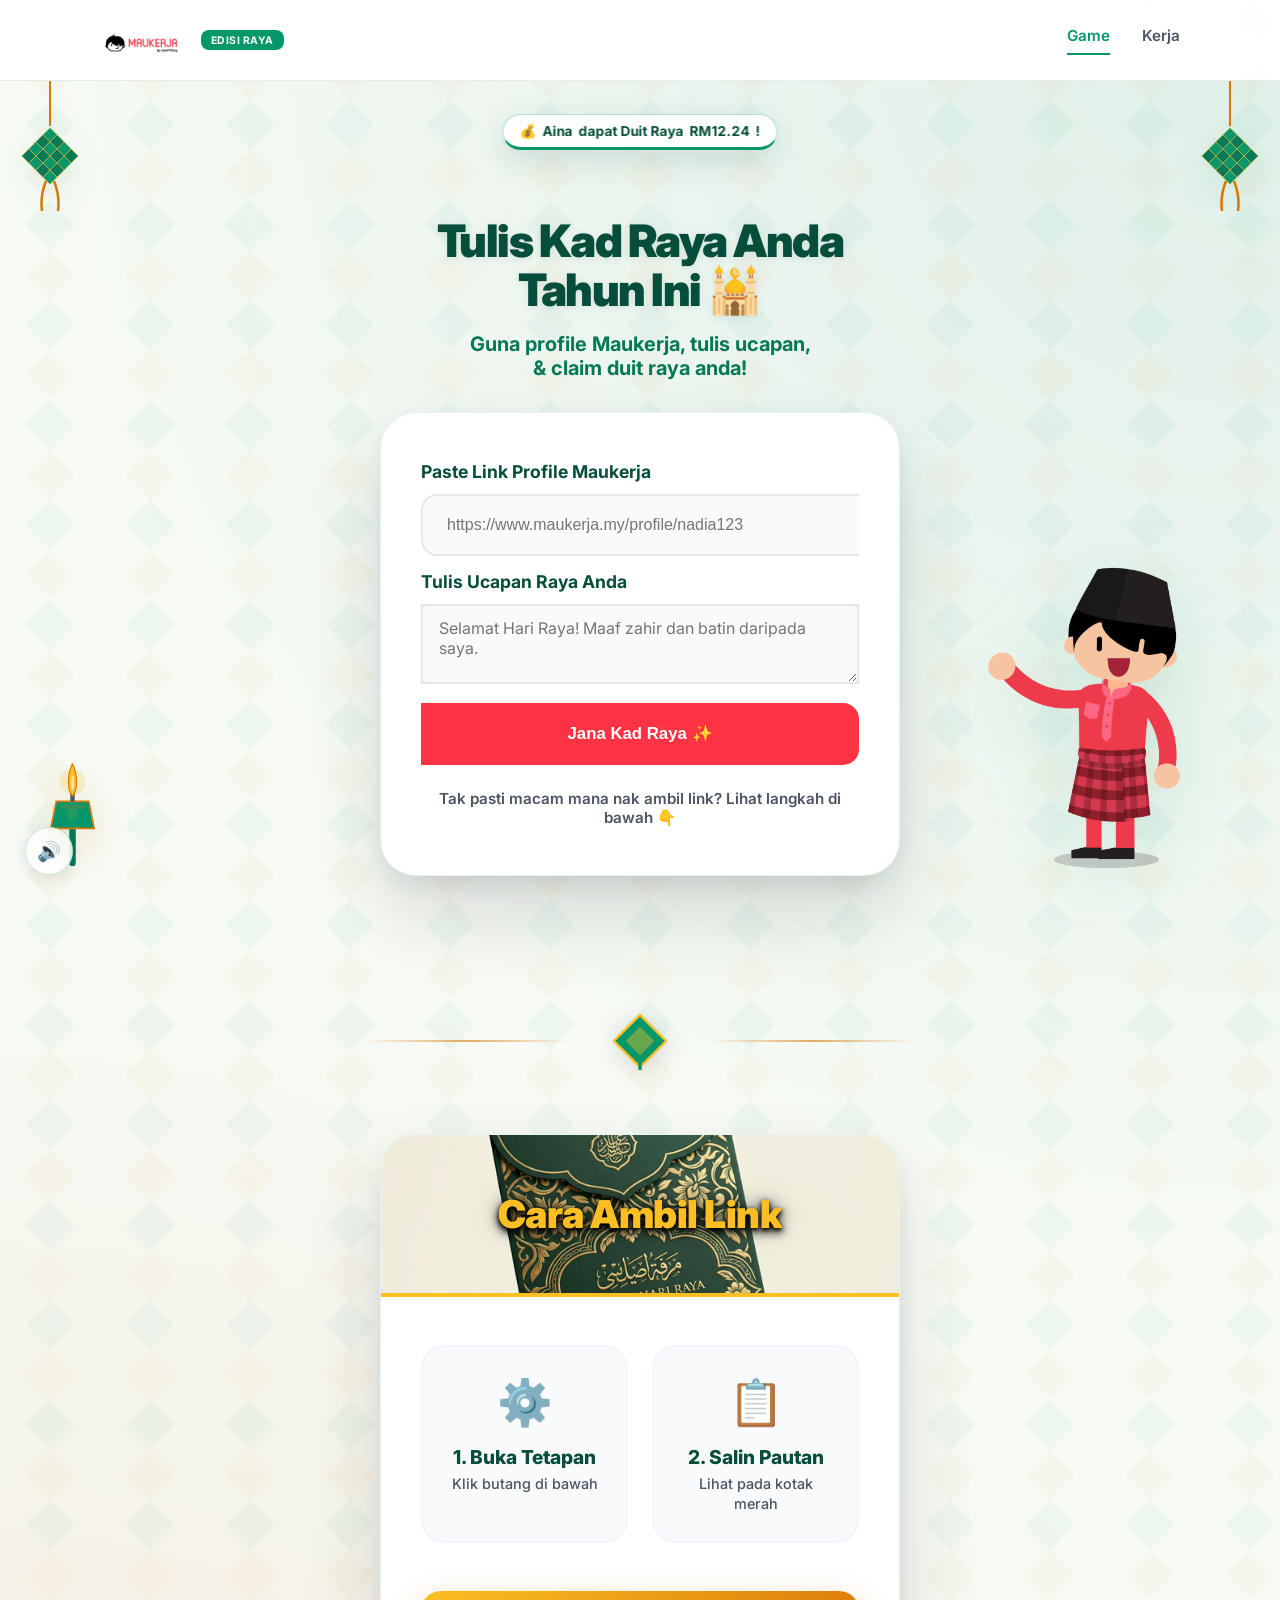
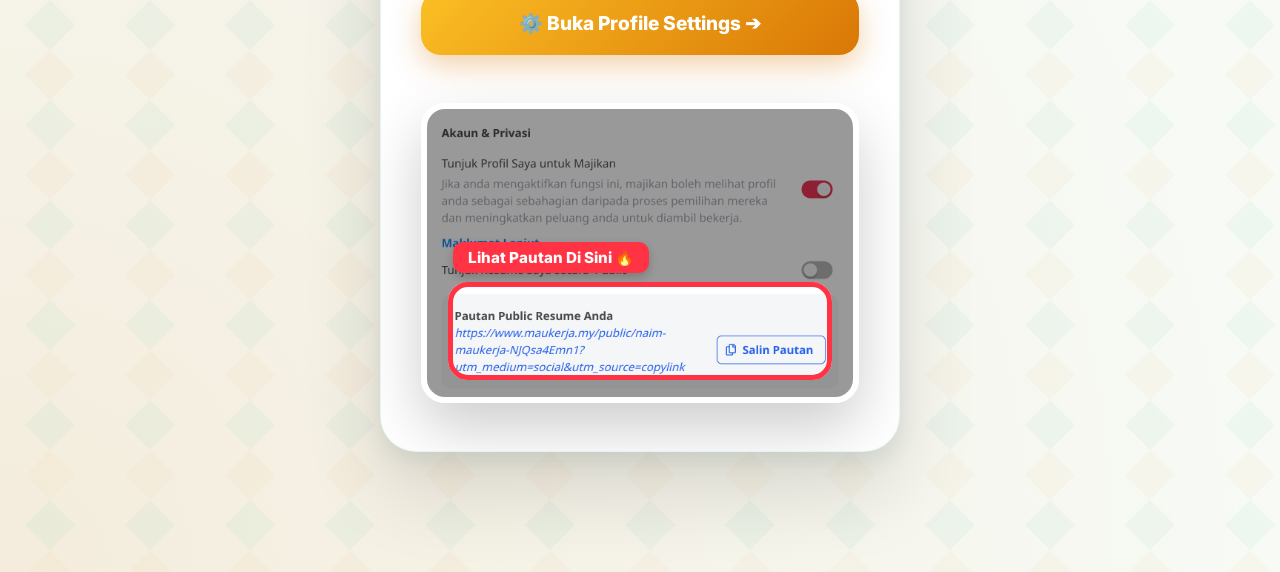
==== commit c84696fa: "Finalized Kad Raya Generator flow: Share and Duit Raya unlock logic" ====
--- a/index.html
+++ b/index.html
@@ -1,12 +1,14 @@
 <!DOCTYPE html>
 <html lang="ms">
+
 <head>
     <meta charset="UTF-8">
     <meta name="viewport" content="width=device-width, initial-scale=1.0">
-    <title>Maukerja Raya - Game Peranan AI</title>
+    <title>Maukerja Raya - Tulis Kad Raya</title>
     <link rel="stylesheet" href="style.css">
     <link href="https://fonts.googleapis.com/css2?family=Inter:wght@400;500;600;700;800&display=swap" rel="stylesheet">
 </head>
+
 <body>
     <!-- Header -->
     <header class="header">
@@ -78,120 +80,126 @@
 
     <!-- Main Content -->
     <main class="main-container">
-        
+
         <!-- Landing State (Initial View) -->
         <div id="landing-state">
             <!-- Welcome Section -->
             <section class="hero-wrapper">
-            <div class="hero-sparkle-wrapper">
-                <div class="hero-section text-center">
-                    <h1 class="hero-title">Apa Tugas Raya Anda<br>Tahun Ini 🕌</h1>
-                    <p class="input-sub-instruction">Guna profile Maukerja untuk check<br>tugas raya &amp; claim duit raya anda!</p>
-                    
-                    <!-- Generation Card -->
-                    <div class="card generation-card">
-                        <div class="input-row">
-                            <div class="input-group">
-                                <label for="profile-url" class="input-label">Paste Link Profile Maukerja</label>
-                                <input type="url" id="profile-url" class="input-field" placeholder="https://www.maukerja.my/profile/nadia123" required>
+                <div class="hero-sparkle-wrapper">
+                    <div class="hero-section text-center">
+                        <h1 class="hero-title">Tulis Kad Raya Anda<br>Tahun Ini 🕌</h1>
+                        <p class="input-sub-instruction">Guna profile Maukerja, tulis ucapan,<br> &amp; claim
+                            duit raya anda!</p>
+
+                        <!-- Generation Card -->
+                        <div class="card generation-card">
+                            <div class="input-column" style="display: flex; flex-direction: column; gap: 15px;">
+                                <div class="input-group">
+                                    <label for="profile-url" class="input-label">Paste Link Profile Maukerja</label>
+                                    <input type="url" id="profile-url" class="input-field"
+                                        placeholder="https://www.maukerja.my/profile/nadia123" required>
+                                </div>
+                                <div class="input-group">
+                                    <label for="ucapan-text" class="input-label">Tulis Ucapan Raya Anda</label>
+                                    <textarea id="ucapan-text" class="input-field" placeholder="Selamat Hari Raya! Maaf zahir dan batin daripada saya." style="resize: vertical; min-height: 80px; width: 100%; border-radius: var(--radius-md); border: 2px solid var(--border-color); padding: 12px 16px; font-family: 'Inter', sans-serif;" required></textarea>
+                                </div>
+                                <button type="button" id="scan-btn" class="btn btn-primary" style="width: 100%;">
+                                    <span class="btn-text">Jana Kad Raya ✨</span>
+                                </button>
                             </div>
-                            <button type="button" id="scan-btn" class="btn btn-primary">
-                                <span class="btn-text">Imbas Profil ✨</span>
-                            </button>
-                        </div>
-                        <p class="scroll-hint">Tak pasti? Lihat langkah di bawah 👇</p>
-                    </div>
-                </div>
+                            <p class="scroll-hint">Tak pasti macam mana nak ambil link? Lihat langkah di bawah 👇</p>
+                        </div>
+                    </div>
+                </div>
+
+                <!-- Festive Divider -->
+                <!-- Festive Divider - SVG Ketupat -->
+                <div class="festive-divider">
+                    <svg class="ketupat-svg" viewBox="0 0 100 100" xmlns="http://www.w3.org/2000/svg">
+                        <path d="M50 5 L95 50 L50 95 L5 50 Z" fill="#059669" stroke="#fbbf24" stroke-width="4" />
+                        <path d="M25 50 L50 25 L75 50 L50 75 Z" fill="#fbbf24" opacity="0.4" />
+                        <rect x="47" y="90" width="6" height="15" fill="#059669" />
+                    </svg>
+                </div>
+
+                <!-- Visual-First Help Guide -->
+                <div id="cara-ambil-link" class="premium-guide-container">
+                    <div class="premium-guide-card visual-guide-card">
+                        <div class="guide-banner">
+                            <h2 class="guide-title">Cara Ambil Link</h2>
+                        </div>
+
+                        <div class="guide-body">
+                            <div class="visual-steps-grid">
+                                <div class="visual-tile">
+                                    <span class="tile-icon">⚙️</span>
+                                    <span class="tile-label">1. Buka Tetapan</span>
+                                    <span class="tile-sub">Klik butang di bawah</span>
+                                </div>
+                                <div class="visual-tile">
+                                    <span class="tile-icon">📋</span>
+                                    <span class="tile-label">2. Salin Pautan</span>
+                                    <span class="tile-sub">Lihat pada kotak merah</span>
+                                </div>
+                            </div>
+
+                            <a href="https://www.maukerja.my/settings" target="_blank" class="btn-gold-cta large-cta">
+                                ⚙️ Buka Profile Settings ➔
+                            </a>
+
+                            <div class="guide-mockup-wrapper">
+                                <div class="guide-mockup-frame">
+                                    <img src="assets/Get your link.png" class="guide-mockup-img" alt="Tutorial visual">
+                                    <!-- The pulsing highlight box -->
+                                    <div class="link-highlight-box">
+                                        <span class="highlight-label">Lihat Pautan Di Sini 🔥</span>
+                                    </div>
+                                </div>
+                            </div>
+                        </div>
+                    </div>
+                </div>
+
+                <!-- Mascot Container - Now for side positioning -->
+                <div class="mascot-side-container">
+                    <img src="assets/Naim Bye.png" alt="Naim Mascot Waving" class="hero-mascot">
+                </div>
+            </section>
+
+            <!-- Popular Tasks Section -->
+            <div class="popular-tasks-section" style="display: none;">
+                <h2 class="section-title">Tugas Raya Paling Popular Tahun Ni!</h2>
+                <div class="popular-tasks-grid">
+                    <!-- Task 1: Photographer -->
+                    <div class="popular-task-card">
+                        <div class="task-content">
+                            <h3 class="task-name">Tukang Ambil Gambar Raya 📸</h3>
+                            <p class="task-desc">Orang yang akan jadi photographer keluarga sepanjang hari.</p>
+                        </div>
+                        <div class="task-percentage">78%</div>
+                    </div>
+
+                    <!-- Task 2: Dishwasher -->
+                    <div class="popular-task-card">
+                        <div class="task-content">
+                            <h3 class="task-name">Tukang Basuh Pinggan 🍽</h3>
+                            <p class="task-desc">Lepas makan, mesti nama anda yang dipanggil.</p>
+                        </div>
+                        <div class="task-percentage">64%</div>
+                    </div>
+
+                    <!-- Task 3: Kuih Refiller -->
+                    <div class="popular-task-card">
+                        <div class="task-content">
+                            <h3 class="task-name">Tukang Isi Kuih Raya 🍪</h3>
+                            <p class="task-desc">Orang yang kena refill kuih setiap kali tetamu datang.</p>
+                        </div>
+                        <div class="task-percentage">52%</div>
+                    </div>
+                </div>
+
+                <p class="popular-tasks-footer">Nak tahu apa tugas anda? Gunakan penjana di atas! 👆</p>
             </div>
-
-            <!-- Festive Divider -->
-            <!-- Festive Divider - SVG Ketupat -->
-            <div class="festive-divider">
-                <svg class="ketupat-svg" viewBox="0 0 100 100" xmlns="http://www.w3.org/2000/svg">
-                    <path d="M50 5 L95 50 L50 95 L5 50 Z" fill="#059669" stroke="#fbbf24" stroke-width="4"/>
-                    <path d="M25 50 L50 25 L75 50 L50 75 Z" fill="#fbbf24" opacity="0.4"/>
-                    <rect x="47" y="90" width="6" height="15" fill="#059669"/>
-                </svg>
-            </div>
-
-            <!-- Visual-First Help Guide -->
-            <div id="cara-ambil-link" class="premium-guide-container">
-                <div class="premium-guide-card visual-guide-card">
-                    <div class="guide-banner">
-                        <h2 class="guide-title">Cara Ambil Link</h2>
-                    </div>
-
-                    <div class="guide-body">
-                        <div class="visual-steps-grid">
-                            <div class="visual-tile">
-                                <span class="tile-icon">⚙️</span>
-                                <span class="tile-label">1. Buka Tetapan</span>
-                                <span class="tile-sub">Klik butang di bawah</span>
-                            </div>
-                            <div class="visual-tile">
-                                <span class="tile-icon">📋</span>
-                                <span class="tile-label">2. Salin Pautan</span>
-                                <span class="tile-sub">Lihat pada kotak merah</span>
-                            </div>
-                        </div>
-
-                        <a href="https://www.maukerja.my/settings" target="_blank" class="btn-gold-cta large-cta">
-                            ⚙️ Buka Profile Settings ➔
-                        </a>
-
-                        <div class="guide-mockup-wrapper">
-                            <div class="guide-mockup-frame">
-                                <img src="assets/Get your link.png" class="guide-mockup-img" alt="Tutorial visual">
-                                <!-- The pulsing highlight box -->
-                                <div class="link-highlight-box">
-                                    <span class="highlight-label">Lihat Pautan Di Sini 🔥</span>
-                                </div>
-                            </div>
-                        </div>
-                    </div>
-                </div>
-            </div>
-
-            <!-- Mascot Container - Now for side positioning -->
-            <div class="mascot-side-container">
-                <img src="assets/Naim Bye.png" alt="Naim Mascot Waving" class="hero-mascot">
-            </div>
-        </section>
-        
-        <!-- Popular Tasks Section -->
-        <div class="popular-tasks-section">
-            <h2 class="section-title">Tugas Raya Paling Popular Tahun Ni!</h2>
-            <div class="popular-tasks-grid">
-                <!-- Task 1: Photographer -->
-                <div class="popular-task-card">
-                    <div class="task-content">
-                        <h3 class="task-name">Tukang Ambil Gambar Raya 📸</h3>
-                        <p class="task-desc">Orang yang akan jadi photographer keluarga sepanjang hari.</p>
-                    </div>
-                    <div class="task-percentage">78%</div>
-                </div>
-
-                <!-- Task 2: Dishwasher -->
-                <div class="popular-task-card">
-                    <div class="task-content">
-                        <h3 class="task-name">Tukang Basuh Pinggan 🍽</h3>
-                        <p class="task-desc">Lepas makan, mesti nama anda yang dipanggil.</p>
-                    </div>
-                    <div class="task-percentage">64%</div>
-                </div>
-
-                <!-- Task 3: Kuih Refiller -->
-                <div class="popular-task-card">
-                    <div class="task-content">
-                        <h3 class="task-name">Tukang Isi Kuih Raya 🍪</h3>
-                        <p class="task-desc">Orang yang kena refill kuih setiap kali tetamu datang.</p>
-                    </div>
-                    <div class="task-percentage">52%</div>
-                </div>
-            </div>
-            
-            <p class="popular-tasks-footer">Nak tahu apa tugas anda? Gunakan penjana di atas! 👆</p>
-        </div>
         </div>
 
         <!-- Loading State -->
@@ -199,7 +207,7 @@
             <div class="loader">
                 <img src="assets/MK Logo Bulat.png" alt="Loading..." class="spinner-logo">
             </div>
-            <h3 class="loading-text">AI kami sedang mengimbas profil anda... <br> <span class="loading-subtext">Mencari tanggungjawab Raya yang paling sesuai untuk anda</span></h3>
+            <h3 class="loading-text">AI kami sedang menjana kad raya anda... <br> <span class="loading-subtext">Menyiapkan ucapan spesial anda</span></h3>
         </section>
     </main>
 
@@ -212,15 +220,15 @@
             <rect x="27" y="40" width="6" height="60" rx="3" fill="#047857" />
             <rect x="27" y="55" width="6" height="2" fill="#065f46" opacity="0.3" />
             <rect x="27" y="75" width="6" height="2" fill="#065f46" opacity="0.3" />
-            
+
             <!-- Pelita Body -->
             <path d="M15 40 L45 40 L50 65 L10 65 Z" fill="#059669" stroke="#d97706" stroke-width="1.5" />
             <rect x="18" y="43" width="24" height="4" fill="#d97706" opacity="0.2" />
             <circle cx="30" cy="52" r="6" fill="#fbbf24" opacity="0.1" />
-            
+
             <!-- Wick & Flame Holder -->
             <rect x="28" y="32" width="4" height="8" fill="#4b5563" />
-            
+
             <!-- Flame & Glow -->
             <g class="pelita-flame">
                 <!-- Large Glow -->
@@ -244,4 +252,5 @@
 
     <script src="script.js"></script>
 </body>
-</html>
+
+</html>
